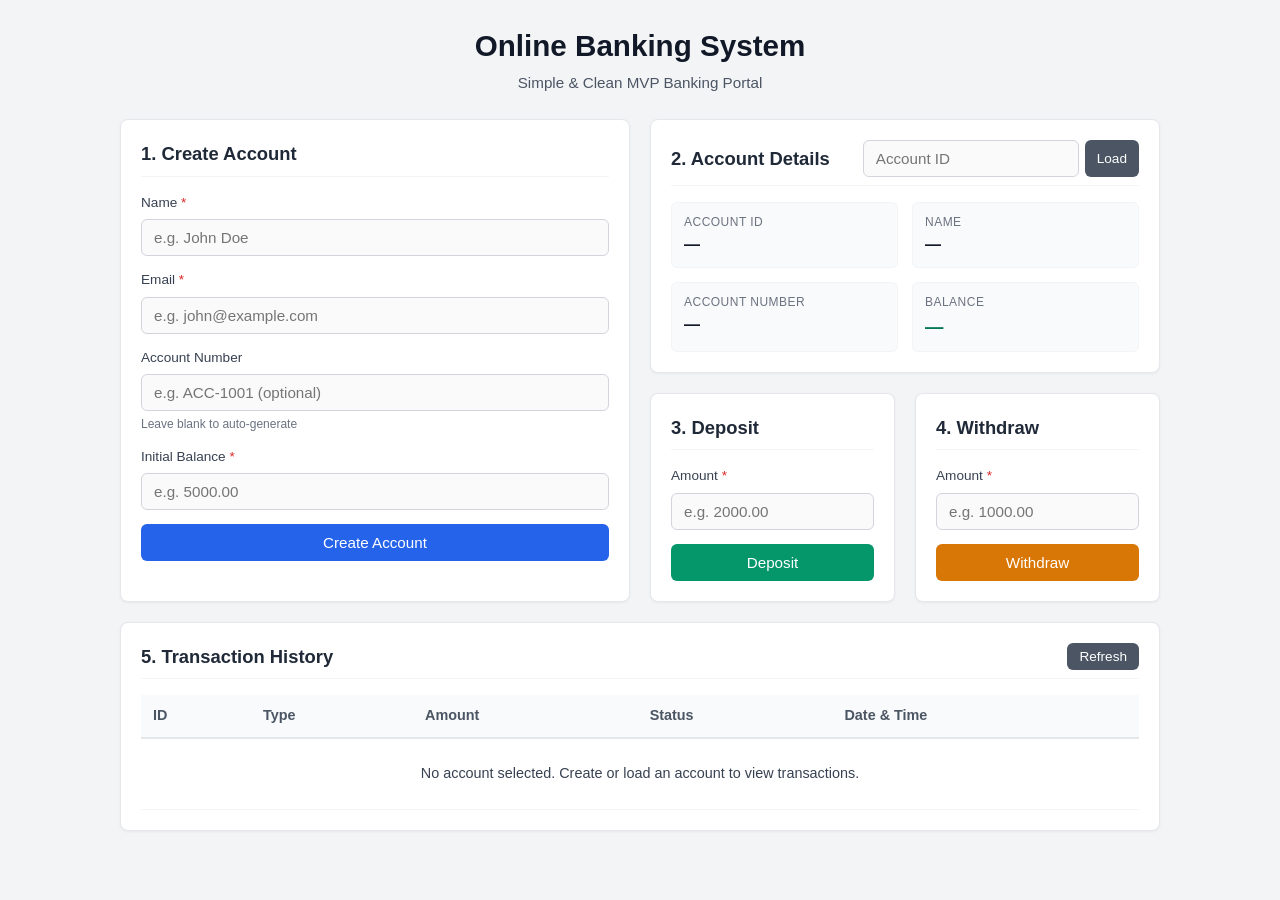
==== target/classes/static/index.html @ fae36996 "feat: Add Online Banking System MVP with account creation, deposit, withdrawal, and transaction hist" ====
<!DOCTYPE html>
<html lang="en">
<head>
    <meta charset="UTF-8">
    <meta name="viewport" content="width=device-width, initial-scale=1.0">
    <title>Online Banking System MVP</title>
    <link rel="stylesheet" href="style.css">
</head>
<body>
    <div class="container">
        <header class="app-header">
            <h1>Online Banking System</h1>
            <p class="subtitle">Simple & Clean MVP Banking Portal</p>
        </header>

        <!-- Notification Banner -->
        <div id="statusBanner" class="status-banner" style="display: none;">
            <span id="statusText"></span>
            <button type="button" class="close-btn" onclick="hideStatus()">&times;</button>
        </div>

        <div class="main-grid">
            <!-- 1. Create Account -->
            <section class="card">
                <h2>1. Create Account</h2>
                <form id="createAccountForm">
                    <div class="form-group">
                        <label for="createName">Name <span class="required">*</span></label>
                        <input type="text" id="createName" placeholder="e.g. John Doe" required>
                    </div>

                    <div class="form-group">
                        <label for="createEmail">Email <span class="required">*</span></label>
                        <input type="email" id="createEmail" placeholder="e.g. john@example.com" required>
                    </div>

                    <div class="form-group">
                        <label for="createAccountNumber">Account Number</label>
                        <input type="text" id="createAccountNumber" placeholder="e.g. ACC-1001 (optional)">
                        <small class="helper-text">Leave blank to auto-generate</small>
                    </div>

                    <div class="form-group">
                        <label for="createInitialBalance">Initial Balance <span class="required">*</span></label>
                        <input type="number" id="createInitialBalance" step="0.01" min="0" placeholder="e.g. 5000.00" required>
                    </div>

                    <button type="submit" id="createBtn" class="btn btn-primary">Create Account</button>
                </form>
            </section>

            <!-- Right Column: Account Details, Deposit, Withdraw -->
            <div class="details-and-actions">
                <!-- 2. Account Details -->
                <section class="card">
                    <div class="card-header-row">
                        <h2>2. Account Details</h2>
                        <form id="fetchAccountForm" class="lookup-inline-form">
                            <input type="number" id="lookupAccountId" placeholder="Account ID" min="1" required>
                            <button type="submit" class="btn btn-secondary btn-sm">Load</button>
                        </form>
                    </div>

                    <div class="details-grid">
                        <div class="detail-item">
                            <span class="detail-label">Account ID</span>
                            <span class="detail-value" id="detailAccountId">—</span>
                        </div>
                        <div class="detail-item">
                            <span class="detail-label">Name</span>
                            <span class="detail-value" id="detailName">—</span>
                        </div>
                        <div class="detail-item">
                            <span class="detail-label">Account Number</span>
                            <span class="detail-value" id="detailAccountNumber">—</span>
                        </div>
                        <div class="detail-item">
                            <span class="detail-label">Balance</span>
                            <span class="detail-value balance-value" id="detailBalance">—</span>
                        </div>
                    </div>
                </section>

                <div class="operations-grid">
                    <!-- 3. Deposit -->
                    <section class="card">
                        <h2>3. Deposit</h2>
                        <form id="depositForm">
                            <div class="form-group">
                                <label for="depositAmount">Amount <span class="required">*</span></label>
                                <input type="number" id="depositAmount" step="0.01" min="0.01" placeholder="e.g. 2000.00" required>
                            </div>
                            <button type="submit" id="depositBtn" class="btn btn-success">Deposit</button>
                        </form>
                    </section>

                    <!-- 4. Withdraw -->
                    <section class="card">
                        <h2>4. Withdraw</h2>
                        <form id="withdrawForm">
                            <div class="form-group">
                                <label for="withdrawAmount">Amount <span class="required">*</span></label>
                                <input type="number" id="withdrawAmount" step="0.01" min="0.01" placeholder="e.g. 1000.00" required>
                            </div>
                            <button type="submit" id="withdrawBtn" class="btn btn-warning">Withdraw</button>
                        </form>
                    </section>
                </div>
            </div>
        </div>

        <!-- 5. Transaction History -->
        <section class="card full-width">
            <div class="card-header-row">
                <h2>5. Transaction History</h2>
                <button type="button" id="refreshTxBtn" class="btn btn-secondary btn-sm" onclick="reloadCurrentTransactions()">Refresh</button>
            </div>

            <div class="table-container">
                <table class="transaction-table" id="transactionTable">
                    <thead>
                        <tr>
                            <th>ID</th>
                            <th>Type</th>
                            <th>Amount</th>
                            <th>Status</th>
                            <th>Date & Time</th>
                        </tr>
                    </thead>
                    <tbody id="transactionTableBody">
                        <tr>
                            <td colspan="5" class="empty-state">No account selected. Create or load an account to view transactions.</td>
                        </tr>
                    </tbody>
                </table>
            </div>
        </section>
    </div>

    <script src="app.js"></script>
</body>
</html>
---- target/classes/static/style.css ----
/* Reset & Base Styles */
* {
    margin: 0;
    padding: 0;
    box-sizing: border-box;
}

body {
    font-family: -apple-system, BlinkMacSystemFont, "Segoe UI", Roboto, "Helvetica Neue", Arial, sans-serif;
    background-color: #f3f4f6;
    color: #1f2937;
    line-height: 1.5;
    padding: 24px 16px;
}

.container {
    max-width: 1040px;
    margin: 0 auto;
}

/* Header */
.app-header {
    text-align: center;
    margin-bottom: 24px;
}

.app-header h1 {
    font-size: 1.85rem;
    font-weight: 700;
    color: #111827;
}

.subtitle {
    font-size: 0.95rem;
    color: #4b5563;
    margin-top: 4px;
}

/* Status Banner */
.status-banner {
    display: flex;
    justify-content: space-between;
    align-items: center;
    padding: 12px 16px;
    border-radius: 6px;
    margin-bottom: 20px;
    font-size: 0.95rem;
    animation: fadeIn 0.2s ease-in-out;
}

.status-banner.success {
    background-color: #d1fae5;
    color: #065f46;
    border: 1px solid #a7f3d0;
}

.status-banner.error {
    background-color: #fee2e2;
    color: #991b1b;
    border: 1px solid #fecaca;
}

.status-banner .close-btn {
    background: none;
    border: none;
    font-size: 1.3rem;
    cursor: pointer;
    color: inherit;
    line-height: 1;
}

/* Layout Grid */
.main-grid {
    display: grid;
    grid-template-columns: 1fr 1fr;
    gap: 20px;
    margin-bottom: 20px;
}

@media (max-width: 768px) {
    .main-grid {
        grid-template-columns: 1fr;
    }
}

.details-and-actions {
    display: flex;
    flex-direction: column;
    gap: 20px;
}

.operations-grid {
    display: grid;
    grid-template-columns: 1fr 1fr;
    gap: 20px;
}

@media (max-width: 480px) {
    .operations-grid {
        grid-template-columns: 1fr;
    }
}

/* Card Component */
.card {
    background: #ffffff;
    border-radius: 8px;
    border: 1px solid #e5e7eb;
    box-shadow: 0 1px 3px rgba(0, 0, 0, 0.05);
    padding: 20px;
}

.card.full-width {
    margin-bottom: 20px;
}

.card h2 {
    font-size: 1.15rem;
    font-weight: 600;
    color: #1f2937;
    margin-bottom: 16px;
    border-bottom: 1px solid #f3f4f6;
    padding-bottom: 8px;
}

.card-header-row {
    display: flex;
    justify-content: space-between;
    align-items: center;
    border-bottom: 1px solid #f3f4f6;
    padding-bottom: 8px;
    margin-bottom: 16px;
}

.card-header-row h2 {
    margin-bottom: 0;
    border-bottom: none;
    padding-bottom: 0;
}

.lookup-inline-form {
    display: flex;
    gap: 6px;
}

.lookup-inline-form input {
    width: 100px;
    padding: 6px 10px;
    font-size: 0.85rem;
    border: 1px solid #d1d5db;
    border-radius: 4px;
}

/* Form Groups & Inputs */
.form-group {
    margin-bottom: 14px;
}

label {
    display: block;
    font-size: 0.85rem;
    font-weight: 500;
    color: #374151;
    margin-bottom: 6px;
}

.required {
    color: #dc2626;
}

input[type="text"],
input[type="email"],
input[type="number"] {
    width: 100%;
    padding: 9px 12px;
    font-size: 0.95rem;
    border: 1px solid #d1d5db;
    border-radius: 6px;
    background-color: #fafafa;
    transition: border-color 0.15s ease, background-color 0.15s ease;
}

input[type="text"]:focus,
input[type="email"]:focus,
input[type="number"]:focus {
    outline: none;
    border-color: #2563eb;
    background-color: #ffffff;
    box-shadow: 0 0 0 3px rgba(37, 99, 235, 0.1);
}

.helper-text {
    display: block;
    font-size: 0.75rem;
    color: #6b7280;
    margin-top: 4px;
}

/* Buttons */
.btn {
    display: inline-block;
    width: 100%;
    padding: 10px 16px;
    font-size: 0.95rem;
    font-weight: 500;
    text-align: center;
    border: none;
    border-radius: 6px;
    cursor: pointer;
    transition: background-color 0.15s ease, opacity 0.15s ease;
}

.btn:hover {
    opacity: 0.92;
}

.btn:active {
    transform: translateY(1px);
}

.btn:disabled {
    background-color: #9ca3af;
    cursor: not-allowed;
    opacity: 0.6;
}

.btn-primary {
    background-color: #2563eb;
    color: #ffffff;
}

.btn-primary:hover {
    background-color: #1d4ed8;
}

.btn-success {
    background-color: #059669;
    color: #ffffff;
}

.btn-success:hover {
    background-color: #047857;
}

.btn-warning {
    background-color: #d97706;
    color: #ffffff;
}

.btn-warning:hover {
    background-color: #b45309;
}

.btn-secondary {
    background-color: #4b5563;
    color: #ffffff;
}

.btn-secondary:hover {
    background-color: #374151;
}

.btn-sm {
    width: auto;
    padding: 6px 12px;
    font-size: 0.85rem;
}

/* Account Details Grid */
.details-grid {
    display: grid;
    grid-template-columns: 1fr 1fr;
    gap: 14px;
}

.detail-item {
    background-color: #f9fafb;
    padding: 10px 12px;
    border-radius: 6px;
    border: 1px solid #f3f4f6;
}

.detail-label {
    display: block;
    font-size: 0.75rem;
    text-transform: uppercase;
    letter-spacing: 0.04em;
    color: #6b7280;
    margin-bottom: 2px;
}

.detail-value {
    font-size: 1rem;
    font-weight: 600;
    color: #111827;
    word-break: break-all;
}

.balance-value {
    color: #047857;
    font-size: 1.15rem;
}

/* Transaction Table */
.table-container {
    overflow-x: auto;
}

.transaction-table {
    width: 100%;
    border-collapse: collapse;
    font-size: 0.9rem;
    text-align: left;
}

.transaction-table th {
    background-color: #f9fafb;
    color: #4b5563;
    font-weight: 600;
    padding: 10px 12px;
    border-bottom: 2px solid #e5e7eb;
}

.transaction-table td {
    padding: 10px 12px;
    border-bottom: 1px solid #f3f4f6;
    color: #374151;
}

.transaction-table tbody tr:hover {
    background-color: #f9fafb;
}

.empty-state {
    text-align: center;
    color: #6b7280;
    padding: 24px !important;
}

/* Badges */
.badge {
    display: inline-block;
    padding: 2px 8px;
    border-radius: 4px;
    font-size: 0.75rem;
    font-weight: 600;
    letter-spacing: 0.02em;
}

.badge.DEPOSIT {
    background-color: #d1fae5;
    color: #065f46;
}

.badge.WITHDRAW {
    background-color: #fee2e2;
    color: #991b1b;
}

.badge.SUCCESS {
    background-color: #e0e7ff;
    color: #3730a3;
}

@keyframes fadeIn {
    from { opacity: 0; transform: translateY(-4px); }
    to { opacity: 1; transform: translateY(0); }
}
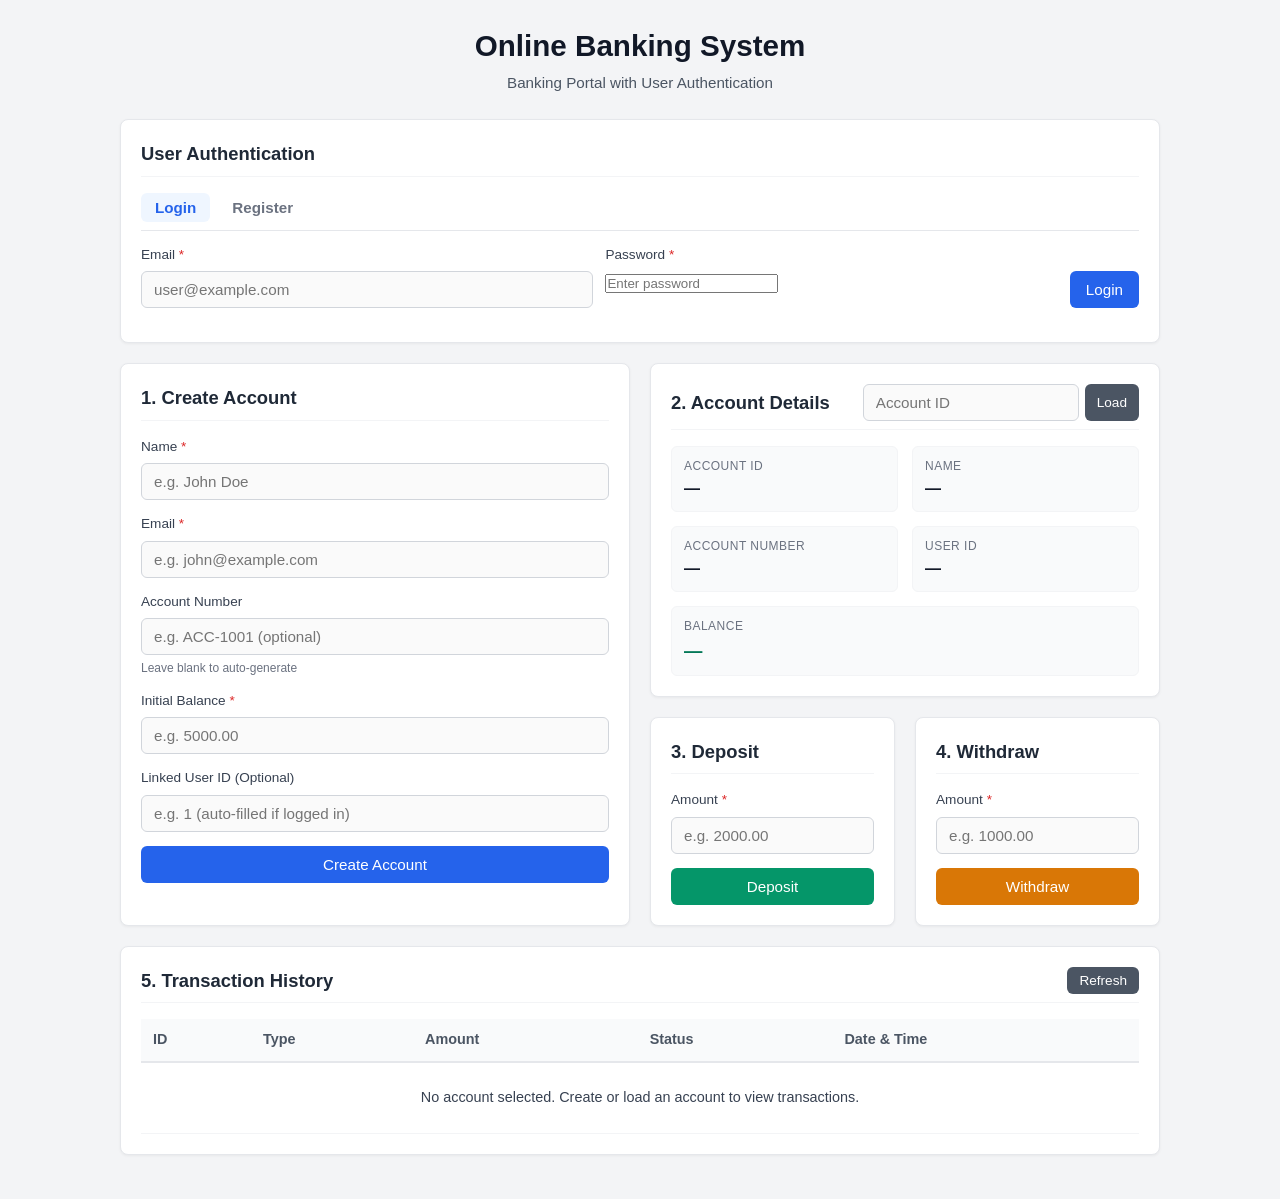
==== commit fa5ec02c: "feat: Implement User Registration, Login, and User-to-Account relationship" ====
--- a/target/classes/static/index.html
+++ b/target/classes/static/index.html
@@ -3,14 +3,14 @@
 <head>
     <meta charset="UTF-8">
     <meta name="viewport" content="width=device-width, initial-scale=1.0">
-    <title>Online Banking System MVP</title>
+    <title>Online Banking System</title>
     <link rel="stylesheet" href="style.css">
 </head>
 <body>
     <div class="container">
         <header class="app-header">
             <h1>Online Banking System</h1>
-            <p class="subtitle">Simple & Clean MVP Banking Portal</p>
+            <p class="subtitle">Banking Portal with User Authentication</p>
         </header>
 
         <!-- Notification Banner -->
@@ -19,6 +19,68 @@
             <button type="button" class="close-btn" onclick="hideStatus()">&times;</button>
         </div>
 
+        <!-- 0. User Authentication (Register & Login) -->
+        <section class="card auth-card">
+            <div class="card-header-row">
+                <h2>User Authentication</h2>
+                <div id="loggedInUserBar" style="display: none;">
+                    <span id="loggedInUserInfo" class="user-badge"></span>
+                    <button type="button" class="btn btn-secondary btn-sm" onclick="logoutUser()">Logout</button>
+                </div>
+            </div>
+
+            <div id="authFormsContainer">
+                <div class="auth-tabs">
+                    <button type="button" class="tab-btn active" id="loginTabBtn" onclick="switchAuthTab('login')">Login</button>
+                    <button type="button" class="tab-btn" id="registerTabBtn" onclick="switchAuthTab('register')">Register</button>
+                </div>
+
+                <!-- Login Form -->
+                <form id="loginForm" class="auth-form">
+                    <div class="form-row">
+                        <div class="form-group flex-1">
+                            <label for="loginEmail">Email <span class="required">*</span></label>
+                            <input type="email" id="loginEmail" placeholder="user@example.com" required>
+                        </div>
+                        <div class="form-group flex-1">
+                            <label for="loginPassword">Password <span class="required">*</span></label>
+                            <input type="password" id="loginPassword" placeholder="Enter password" required>
+                        </div>
+                        <div class="form-group form-btn-align">
+                            <button type="submit" class="btn btn-primary">Login</button>
+                        </div>
+                    </div>
+                </form>
+
+                <!-- Register Form -->
+                <form id="registerForm" class="auth-form" style="display: none;">
+                    <div class="form-row">
+                        <div class="form-group flex-1">
+                            <label for="regName">Name <span class="required">*</span></label>
+                            <input type="text" id="regName" placeholder="Full Name" required>
+                        </div>
+                        <div class="form-group flex-1">
+                            <label for="regEmail">Email <span class="required">*</span></label>
+                            <input type="email" id="regEmail" placeholder="user@example.com" required>
+                        </div>
+                    </div>
+                    <div class="form-row">
+                        <div class="form-group flex-1">
+                            <label for="regPassword">Password <span class="required">*</span></label>
+                            <input type="password" id="regPassword" minlength="6" placeholder="Min 6 characters" required>
+                        </div>
+                        <div class="form-group flex-1">
+                            <label for="regPhone">Phone</label>
+                            <input type="text" id="regPhone" placeholder="e.g. 9876543210">
+                        </div>
+                        <div class="form-group form-btn-align">
+                            <button type="submit" class="btn btn-success">Register</button>
+                        </div>
+                    </div>
+                </form>
+            </div>
+        </section>
+
         <div class="main-grid">
             <!-- 1. Create Account -->
             <section class="card">
@@ -43,6 +105,11 @@
                     <div class="form-group">
                         <label for="createInitialBalance">Initial Balance <span class="required">*</span></label>
                         <input type="number" id="createInitialBalance" step="0.01" min="0" placeholder="e.g. 5000.00" required>
+                    </div>
+
+                    <div class="form-group">
+                        <label for="createUserId">Linked User ID (Optional)</label>
+                        <input type="number" id="createUserId" placeholder="e.g. 1 (auto-filled if logged in)">
                     </div>
 
                     <button type="submit" id="createBtn" class="btn btn-primary">Create Account</button>
@@ -75,6 +142,10 @@
                             <span class="detail-value" id="detailAccountNumber">—</span>
                         </div>
                         <div class="detail-item">
+                            <span class="detail-label">User ID</span>
+                            <span class="detail-value" id="detailUserId">—</span>
+                        </div>
+                        <div class="detail-item full-span">
                             <span class="detail-label">Balance</span>
                             <span class="detail-value balance-value" id="detailBalance">—</span>
                         </div>
--- a/target/classes/static/style.css
+++ b/target/classes/static/style.css
@@ -366,3 +366,68 @@
     from { opacity: 0; transform: translateY(-4px); }
     to { opacity: 1; transform: translateY(0); }
 }
+
+/* Auth Section Styles */
+.auth-card {
+    margin-bottom: 20px;
+}
+
+.auth-tabs {
+    display: flex;
+    gap: 8px;
+    margin-bottom: 14px;
+    border-bottom: 1px solid #e5e7eb;
+    padding-bottom: 8px;
+}
+
+.tab-btn {
+    background: none;
+    border: none;
+    font-size: 0.95rem;
+    font-weight: 600;
+    color: #6b7280;
+    padding: 6px 14px;
+    border-radius: 6px;
+    cursor: pointer;
+    transition: all 0.15s ease;
+}
+
+.tab-btn.active {
+    background-color: #eff6ff;
+    color: #2563eb;
+}
+
+.form-row {
+    display: flex;
+    gap: 12px;
+    align-items: flex-start;
+}
+
+@media (max-width: 640px) {
+    .form-row {
+        flex-direction: column;
+    }
+}
+
+.flex-1 {
+    flex: 1;
+}
+
+.form-btn-align {
+    align-self: flex-end;
+    margin-bottom: 14px;
+}
+
+.user-badge {
+    background-color: #e0e7ff;
+    color: #3730a3;
+    padding: 4px 10px;
+    border-radius: 20px;
+    font-size: 0.85rem;
+    font-weight: 600;
+    margin-right: 8px;
+}
+
+.detail-item.full-span {
+    grid-column: 1 / -1;
+}
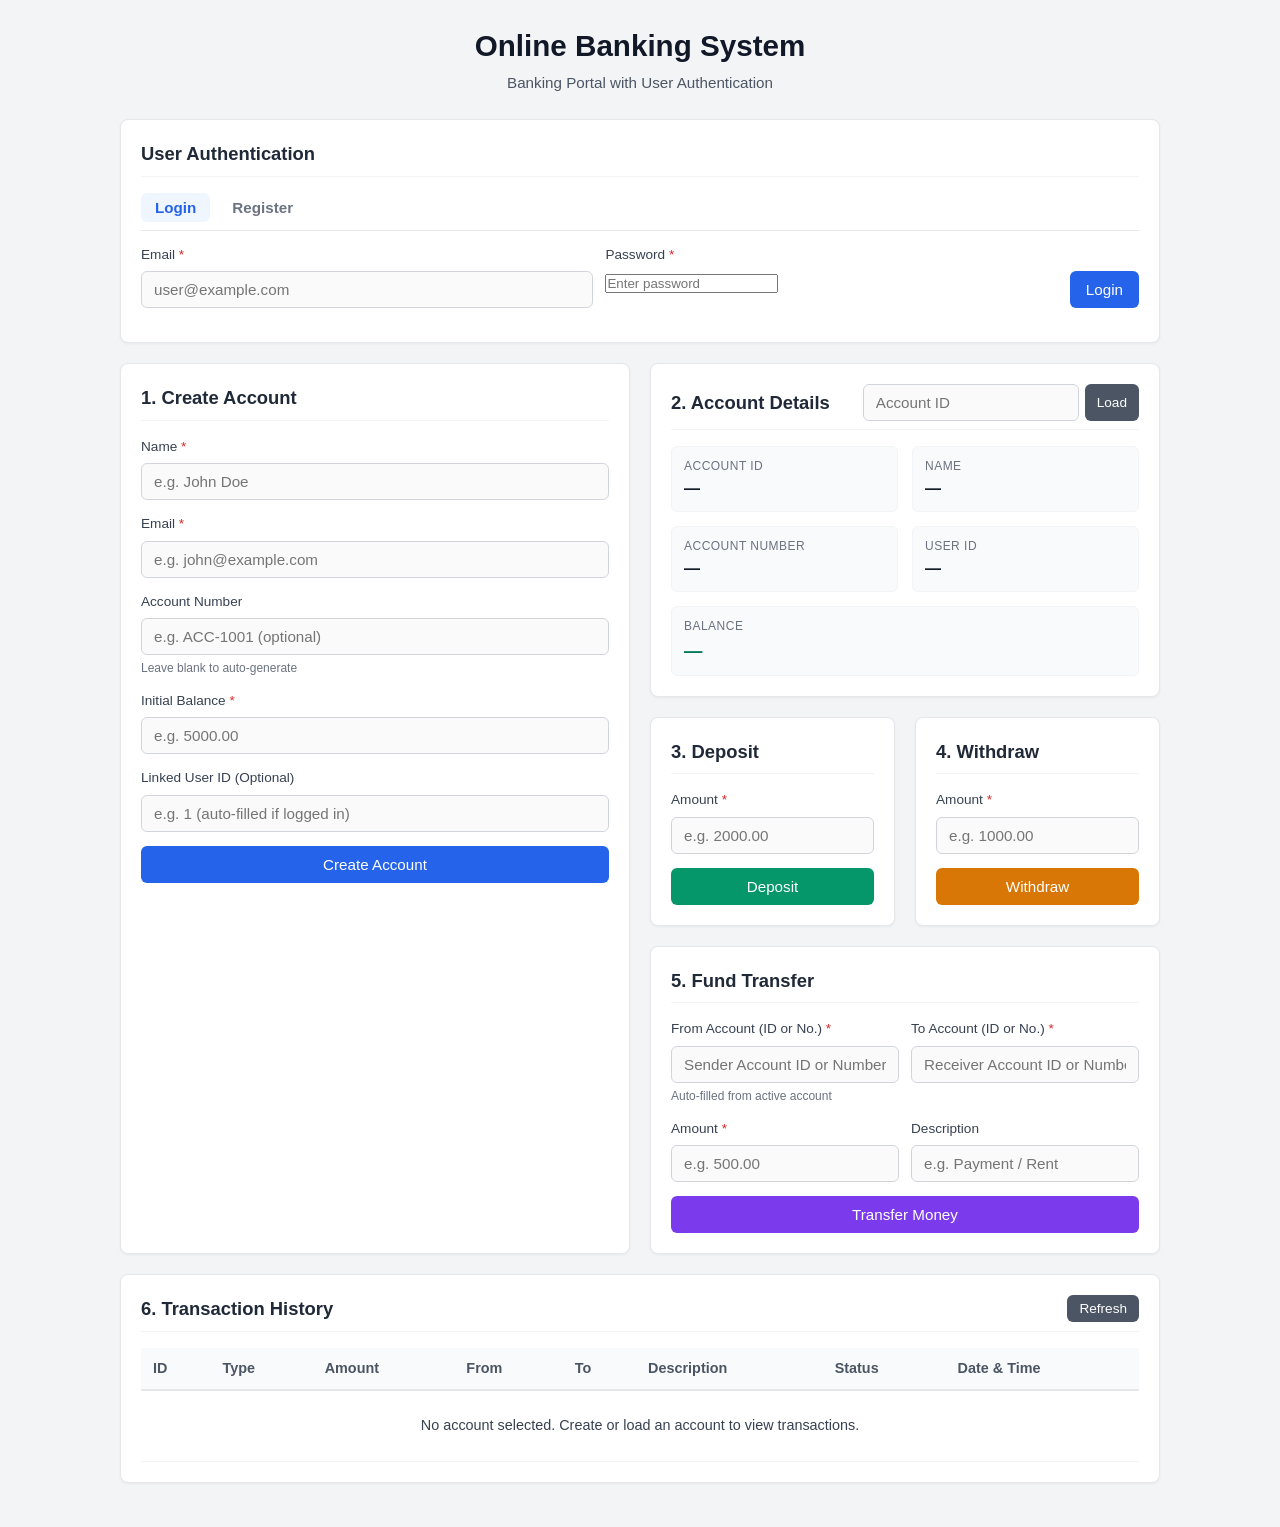
==== commit 119a7635: "Update test reports and add DTO classes for transfer functionality - Updated UserServiceTest.xml and" ====
--- a/target/classes/static/index.html
+++ b/target/classes/static/index.html
@@ -177,13 +177,42 @@
                         </form>
                     </section>
                 </div>
+
+                <!-- 5. Fund Transfer -->
+                <section class="card">
+                    <h2>5. Fund Transfer</h2>
+                    <form id="transferForm">
+                        <div class="form-row">
+                            <div class="form-group flex-1">
+                                <label for="transferFrom">From Account (ID or No.) <span class="required">*</span></label>
+                                <input type="text" id="transferFrom" placeholder="Sender Account ID or Number" required>
+                                <small class="helper-text">Auto-filled from active account</small>
+                            </div>
+                            <div class="form-group flex-1">
+                                <label for="transferTo">To Account (ID or No.) <span class="required">*</span></label>
+                                <input type="text" id="transferTo" placeholder="Receiver Account ID or Number" required>
+                            </div>
+                        </div>
+                        <div class="form-row">
+                            <div class="form-group flex-1">
+                                <label for="transferAmount">Amount <span class="required">*</span></label>
+                                <input type="number" id="transferAmount" step="0.01" min="0.01" placeholder="e.g. 500.00" required>
+                            </div>
+                            <div class="form-group flex-1">
+                                <label for="transferDescription">Description</label>
+                                <input type="text" id="transferDescription" placeholder="e.g. Payment / Rent">
+                            </div>
+                        </div>
+                        <button type="submit" id="transferBtn" class="btn btn-transfer">Transfer Money</button>
+                    </form>
+                </section>
             </div>
         </div>
 
-        <!-- 5. Transaction History -->
+        <!-- 6. Transaction History -->
         <section class="card full-width">
             <div class="card-header-row">
-                <h2>5. Transaction History</h2>
+                <h2>6. Transaction History</h2>
                 <button type="button" id="refreshTxBtn" class="btn btn-secondary btn-sm" onclick="reloadCurrentTransactions()">Refresh</button>
             </div>
 
@@ -194,13 +223,16 @@
                             <th>ID</th>
                             <th>Type</th>
                             <th>Amount</th>
+                            <th>From</th>
+                            <th>To</th>
+                            <th>Description</th>
                             <th>Status</th>
                             <th>Date & Time</th>
                         </tr>
                     </thead>
                     <tbody id="transactionTableBody">
                         <tr>
-                            <td colspan="5" class="empty-state">No account selected. Create or load an account to view transactions.</td>
+                            <td colspan="8" class="empty-state">No account selected. Create or load an account to view transactions.</td>
                         </tr>
                     </tbody>
                 </table>
--- a/target/classes/static/style.css
+++ b/target/classes/static/style.css
@@ -357,9 +357,28 @@
     color: #991b1b;
 }
 
+.badge.TRANSFER_OUT {
+    background-color: #fef3c7;
+    color: #92400e;
+}
+
+.badge.TRANSFER_IN {
+    background-color: #dbeafe;
+    color: #1e40af;
+}
+
 .badge.SUCCESS {
     background-color: #e0e7ff;
     color: #3730a3;
+}
+
+.btn-transfer {
+    background-color: #7c3aed;
+    color: #ffffff;
+}
+
+.btn-transfer:hover {
+    background-color: #6d28d9;
 }
 
 @keyframes fadeIn {
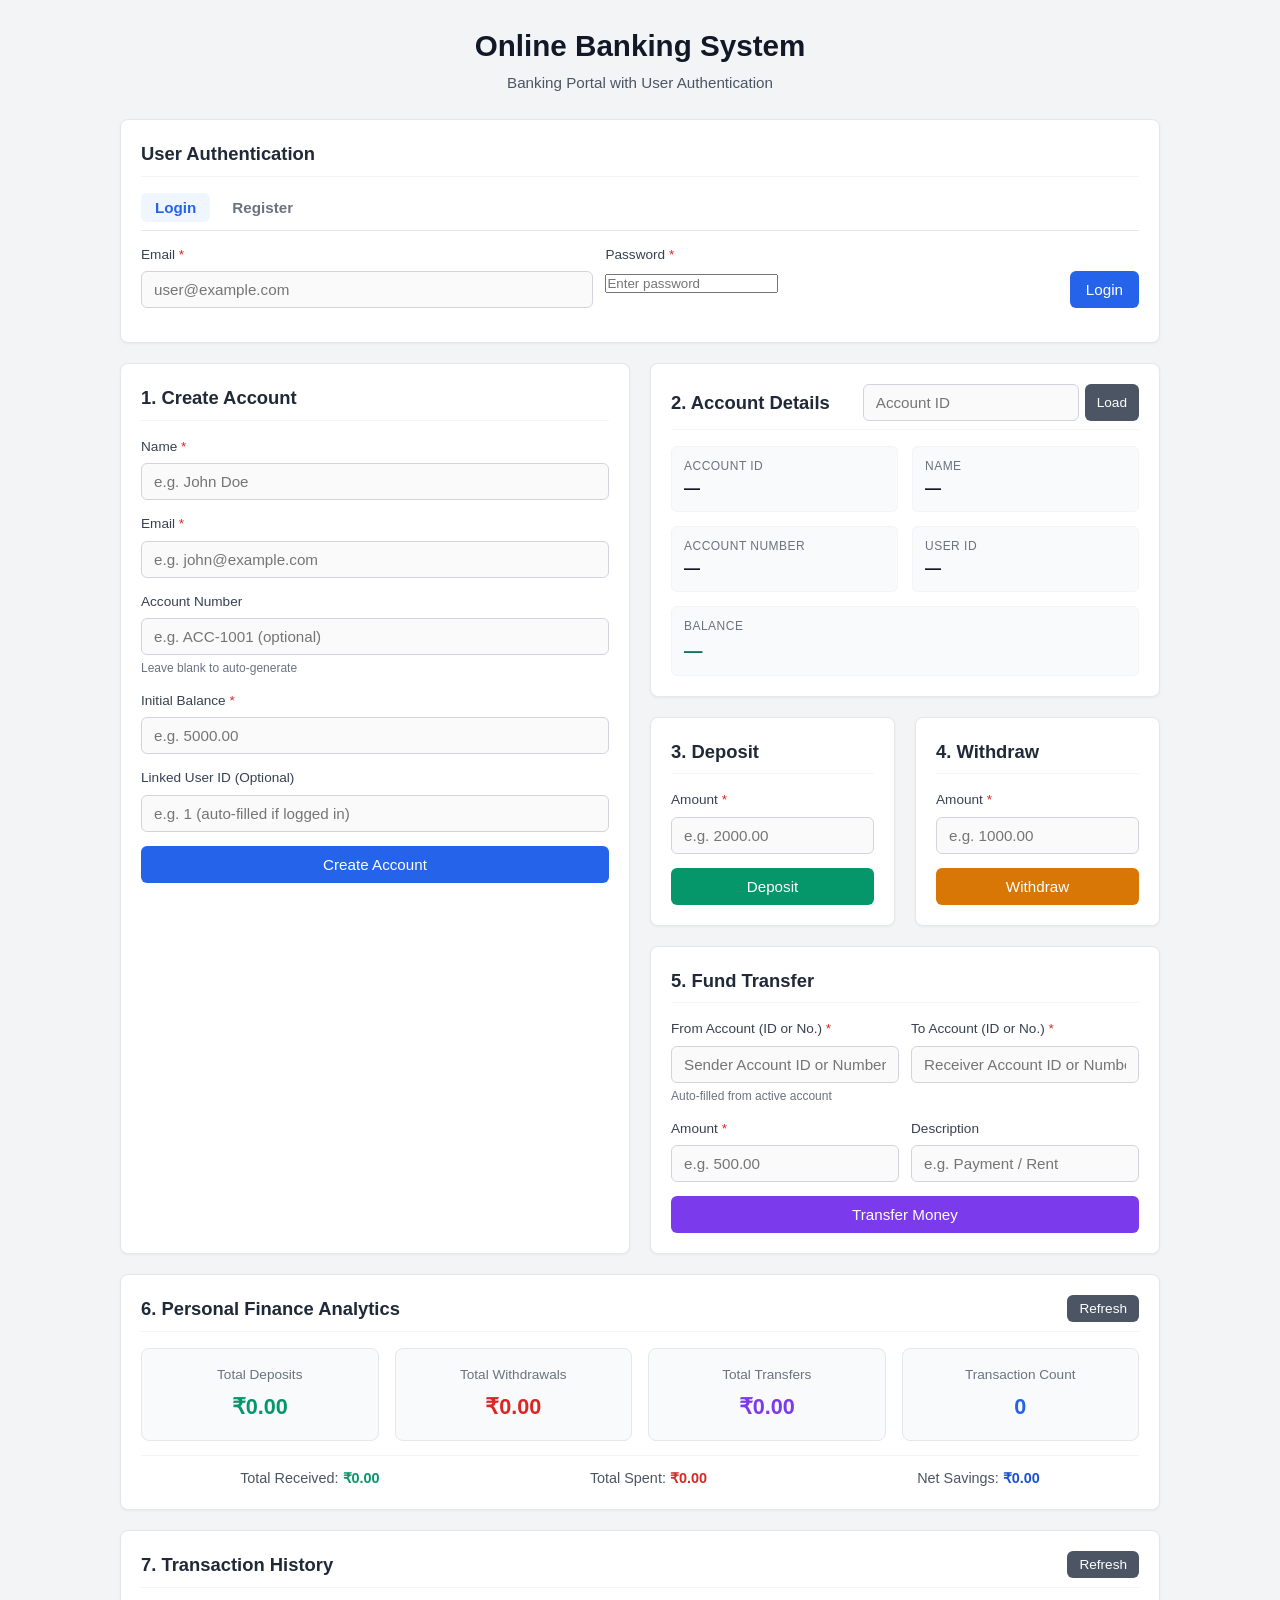
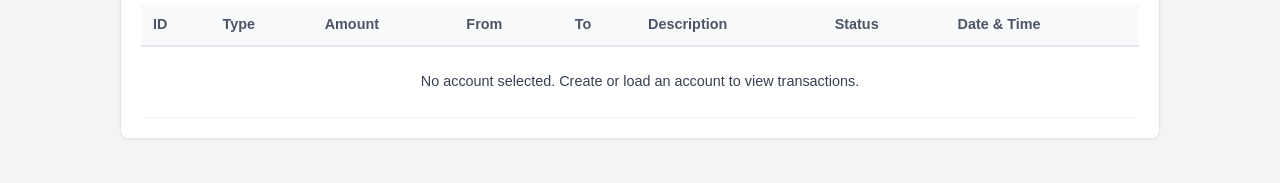
==== commit b04c295f: "Update test reports and class files for UserService, AccountService, and new AnalyticsService tests " ====
--- a/target/classes/static/index.html
+++ b/target/classes/static/index.html
@@ -209,10 +209,41 @@
             </div>
         </div>
 
-        <!-- 6. Transaction History -->
+        <!-- 6. Personal Finance Analytics -->
         <section class="card full-width">
             <div class="card-header-row">
-                <h2>6. Transaction History</h2>
+                <h2>6. Personal Finance Analytics</h2>
+                <button type="button" id="refreshAnalyticsBtn" class="btn btn-secondary btn-sm" onclick="reloadCurrentAnalytics()">Refresh</button>
+            </div>
+            <div class="analytics-grid">
+                <div class="analytics-card">
+                    <span class="analytics-label">Total Deposits</span>
+                    <span class="analytics-value text-success" id="analyticsDeposits">₹0.00</span>
+                </div>
+                <div class="analytics-card">
+                    <span class="analytics-label">Total Withdrawals</span>
+                    <span class="analytics-value text-danger" id="analyticsWithdrawals">₹0.00</span>
+                </div>
+                <div class="analytics-card">
+                    <span class="analytics-label">Total Transfers</span>
+                    <span class="analytics-value text-purple" id="analyticsTransfers">₹0.00</span>
+                </div>
+                <div class="analytics-card">
+                    <span class="analytics-label">Transaction Count</span>
+                    <span class="analytics-value text-info" id="analyticsCount">0</span>
+                </div>
+            </div>
+            <div id="analyticsSubrow" class="analytics-subrow" style="margin-top: 14px;">
+                <span>Total Received: <strong id="analyticsReceived" class="text-success">₹0.00</strong></span>
+                <span>Total Spent: <strong id="analyticsSpent" class="text-danger">₹0.00</strong></span>
+                <span>Net Savings: <strong id="analyticsNet" class="text-primary">₹0.00</strong></span>
+            </div>
+        </section>
+
+        <!-- 7. Transaction History -->
+        <section class="card full-width">
+            <div class="card-header-row">
+                <h2>7. Transaction History</h2>
                 <button type="button" id="refreshTxBtn" class="btn btn-secondary btn-sm" onclick="reloadCurrentTransactions()">Refresh</button>
             </div>
 
--- a/target/classes/static/style.css
+++ b/target/classes/static/style.css
@@ -450,3 +450,61 @@
 .detail-item.full-span {
     grid-column: 1 / -1;
 }
+
+/* Analytics Styles */
+.analytics-grid {
+    display: grid;
+    grid-template-columns: repeat(4, 1fr);
+    gap: 16px;
+}
+
+@media (max-width: 768px) {
+    .analytics-grid {
+        grid-template-columns: repeat(2, 1fr);
+    }
+}
+
+@media (max-width: 480px) {
+    .analytics-grid {
+        grid-template-columns: 1fr;
+    }
+}
+
+.analytics-card {
+    background-color: #f9fafb;
+    border: 1px solid #e5e7eb;
+    border-radius: 8px;
+    padding: 16px;
+    text-align: center;
+}
+
+.analytics-label {
+    display: block;
+    font-size: 0.85rem;
+    font-weight: 500;
+    color: #6b7280;
+    margin-bottom: 6px;
+}
+
+.analytics-value {
+    display: block;
+    font-size: 1.35rem;
+    font-weight: 700;
+}
+
+.analytics-subrow {
+    display: flex;
+    justify-content: space-around;
+    padding-top: 12px;
+    border-top: 1px solid #f3f4f6;
+    font-size: 0.9rem;
+    color: #4b5563;
+    flex-wrap: wrap;
+    gap: 12px;
+}
+
+.text-success { color: #059669; }
+.text-danger { color: #dc2626; }
+.text-purple { color: #7c3aed; }
+.text-info { color: #2563eb; }
+.text-primary { color: #1d4ed8; }
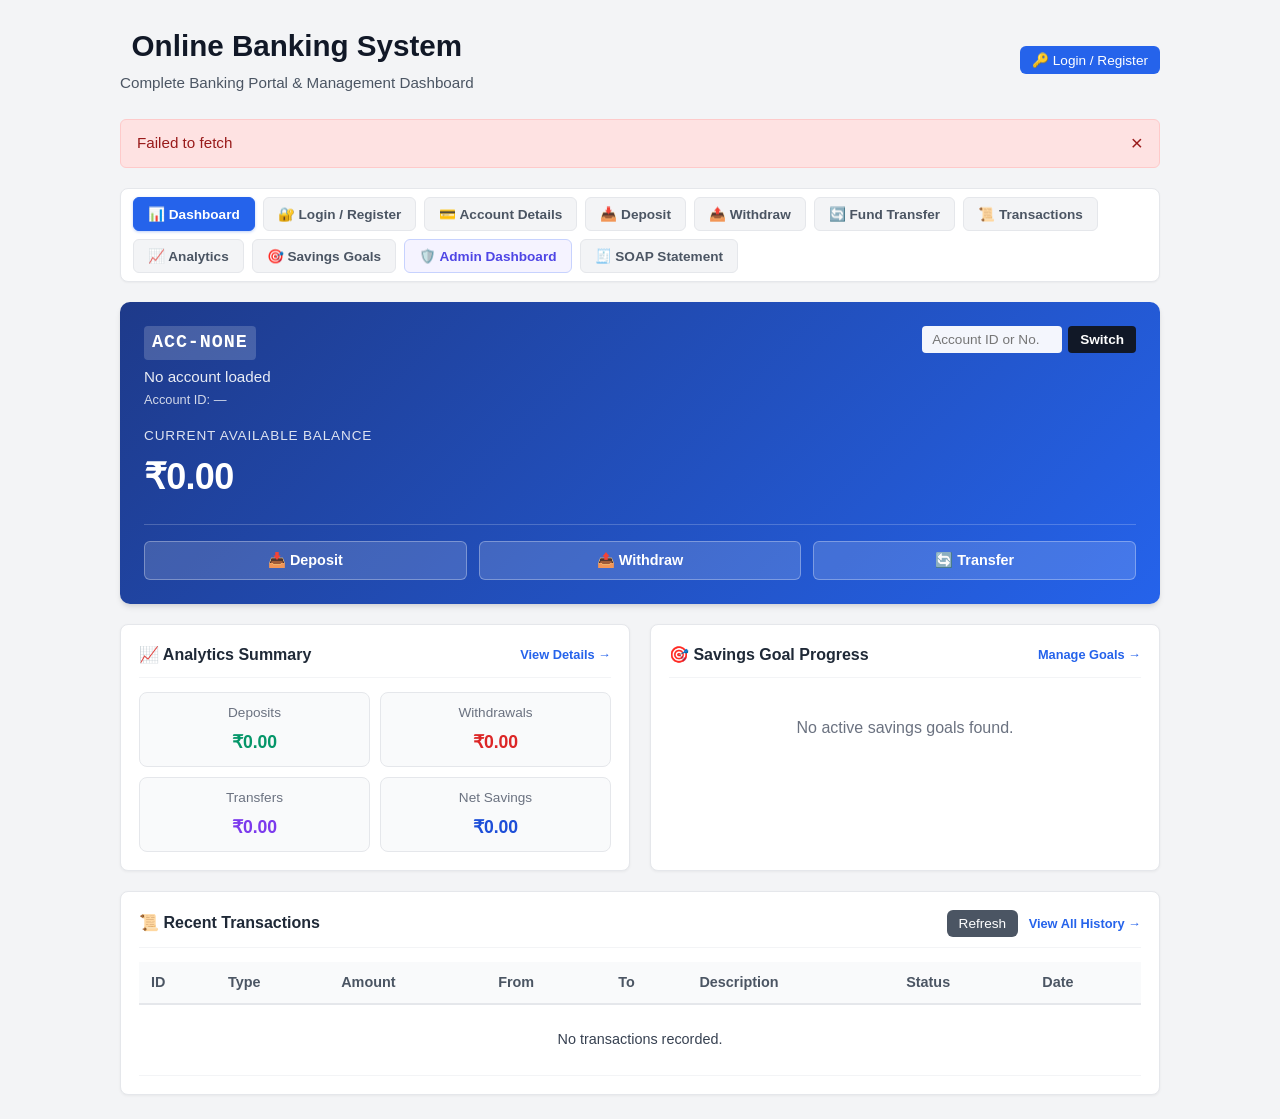
==== commit 31604405: "Add unit tests for AdminService, SavingsGoalService, and StatementEndpoint - Created AdminServiceTes" ====
--- a/target/classes/static/index.html
+++ b/target/classes/static/index.html
@@ -8,9 +8,23 @@
 </head>
 <body>
     <div class="container">
+        <!-- App Header -->
         <header class="app-header">
-            <h1>Online Banking System</h1>
-            <p class="subtitle">Banking Portal with User Authentication</p>
+            <div class="header-inner">
+                <div>
+                    <h1>Online Banking System</h1>
+                    <p class="subtitle">Complete Banking Portal & Management Dashboard</p>
+                </div>
+                <div class="header-actions">
+                    <div id="loggedInUserBar" style="display: none; align-items: center; gap: 8px;">
+                        <span id="loggedInUserInfo" class="user-badge"></span>
+                        <button type="button" class="btn btn-secondary btn-sm" onclick="logoutUser()">Logout</button>
+                    </div>
+                    <div id="loggedOutBar">
+                        <button type="button" class="btn btn-primary btn-sm" onclick="navigateToSection('secAuth')">🔑 Login / Register</button>
+                    </div>
+                </div>
+            </div>
         </header>
 
         <!-- Notification Banner -->
@@ -19,112 +33,286 @@
             <button type="button" class="close-btn" onclick="hideStatus()">&times;</button>
         </div>
 
-        <!-- 0. User Authentication (Register & Login) -->
-        <section class="card auth-card">
-            <div class="card-header-row">
-                <h2>User Authentication</h2>
-                <div id="loggedInUserBar" style="display: none;">
-                    <span id="loggedInUserInfo" class="user-badge"></span>
-                    <button type="button" class="btn btn-secondary btn-sm" onclick="logoutUser()">Logout</button>
-                </div>
-            </div>
-
-            <div id="authFormsContainer">
-                <div class="auth-tabs">
-                    <button type="button" class="tab-btn active" id="loginTabBtn" onclick="switchAuthTab('login')">Login</button>
-                    <button type="button" class="tab-btn" id="registerTabBtn" onclick="switchAuthTab('register')">Register</button>
-                </div>
-
-                <!-- Login Form -->
-                <form id="loginForm" class="auth-form">
-                    <div class="form-row">
-                        <div class="form-group flex-1">
-                            <label for="loginEmail">Email <span class="required">*</span></label>
-                            <input type="email" id="loginEmail" placeholder="user@example.com" required>
-                        </div>
-                        <div class="form-group flex-1">
+        <!-- Top Navigation Bar -->
+        <nav class="nav-bar-container">
+            <div class="nav-bar">
+                <button type="button" class="nav-btn active" data-section="secDashboard" onclick="navigateToSection('secDashboard')">📊 Dashboard</button>
+                <button type="button" class="nav-btn" data-section="secAuth" onclick="navigateToSection('secAuth')">🔐 Login / Register</button>
+                <button type="button" class="nav-btn" data-section="secAccount" onclick="navigateToSection('secAccount')">💳 Account Details</button>
+                <button type="button" class="nav-btn" data-section="secDeposit" onclick="navigateToSection('secDeposit')">📥 Deposit</button>
+                <button type="button" class="nav-btn" data-section="secWithdraw" onclick="navigateToSection('secWithdraw')">📤 Withdraw</button>
+                <button type="button" class="nav-btn" data-section="secTransfer" onclick="navigateToSection('secTransfer')">🔄 Fund Transfer</button>
+                <button type="button" class="nav-btn" data-section="secHistory" onclick="navigateToSection('secHistory')">📜 Transactions</button>
+                <button type="button" class="nav-btn" data-section="secAnalytics" onclick="navigateToSection('secAnalytics')">📈 Analytics</button>
+                <button type="button" class="nav-btn" data-section="secGoals" onclick="navigateToSection('secGoals')">🎯 Savings Goals</button>
+                <button type="button" class="nav-btn nav-admin" data-section="secAdmin" id="navAdminBtn" onclick="navigateToSection('secAdmin')">🛡️ Admin Dashboard</button>
+                <button type="button" class="nav-btn" data-section="secSoap" onclick="navigateToSection('secSoap')">🧾 SOAP Statement</button>
+            </div>
+        </nav>
+
+        <!-- ========================================================
+             SECTION 3: CUSTOMER DASHBOARD (Default Main View)
+             ======================================================== -->
+        <section id="secDashboard" class="section-view active-section">
+            <!-- Customer Hero Card -->
+            <div class="customer-hero-card">
+                <div class="hero-header">
+                    <div class="hero-account-info">
+                        <span class="hero-account-no" id="dashAccountNo">ACC-NONE</span>
+                        <span class="hero-holder-name" id="dashHolder">No account loaded</span>
+                        <small style="opacity: 0.8; font-size: 0.8rem;" id="dashAccountIdBadge">Account ID: —</small>
+                    </div>
+                    <form id="dashAccountSwitchForm" class="hero-account-switcher" onsubmit="handleDashAccountSwitch(event)">
+                        <input type="text" id="dashSwitchInput" placeholder="Account ID or No." required>
+                        <button type="submit" id="dashSwitchBtn">Switch</button>
+                    </form>
+                </div>
+
+                <div class="hero-balance-container">
+                    <div class="hero-balance-label">Current Available Balance</div>
+                    <div class="hero-balance-amount" id="dashBalance">₹0.00</div>
+                </div>
+
+                <!-- Quick Action Buttons -->
+                <div class="quick-actions-bar">
+                    <button type="button" class="quick-action-btn" id="btnQuickDepositToggle" onclick="toggleQuickAction('deposit')">📥 Deposit</button>
+                    <button type="button" class="quick-action-btn" id="btnQuickWithdrawToggle" onclick="toggleQuickAction('withdraw')">📤 Withdraw</button>
+                    <button type="button" class="quick-action-btn" id="btnQuickTransferToggle" onclick="toggleQuickAction('transfer')">🔄 Transfer</button>
+                </div>
+            </div>
+
+            <!-- Inline Quick Form Panels (Customer Dashboard Quick Actions) -->
+            <!-- Quick Deposit Panel -->
+            <div id="quickDepositPanel" class="inline-quick-form">
+                <div class="inline-quick-form-header">
+                    <h3>📥 Quick Deposit to <span id="quickDepositTargetAcc">—</span></h3>
+                    <button type="button" class="btn-action-sm btn-secondary" onclick="toggleQuickAction(null)">&times; Close</button>
+                </div>
+                <form id="quickDepositForm" onsubmit="handleQuickDeposit(event)">
+                    <div class="form-row" style="display: flex; gap: 12px; align-items: flex-end;">
+                        <div class="form-group flex-1" style="margin-bottom: 0;">
+                            <label for="quickDepositAmount">Deposit Amount (₹) <span class="required">*</span></label>
+                            <input type="number" id="quickDepositAmount" step="0.01" min="0.01" placeholder="e.g. 2000.00" required>
+                        </div>
+                        <button type="submit" id="quickDepositSubmitBtn" class="btn btn-success" style="width: 140px; margin-bottom: 0;">Deposit</button>
+                    </div>
+                </form>
+            </div>
+
+            <!-- Quick Withdraw Panel -->
+            <div id="quickWithdrawPanel" class="inline-quick-form">
+                <div class="inline-quick-form-header">
+                    <h3>📤 Quick Withdraw from <span id="quickWithdrawTargetAcc">—</span></h3>
+                    <button type="button" class="btn-action-sm btn-secondary" onclick="toggleQuickAction(null)">&times; Close</button>
+                </div>
+                <form id="quickWithdrawForm" onsubmit="handleQuickWithdraw(event)">
+                    <div class="form-row" style="display: flex; gap: 12px; align-items: flex-end;">
+                        <div class="form-group flex-1" style="margin-bottom: 0;">
+                            <label for="quickWithdrawAmount">Withdraw Amount (₹) <span class="required">*</span></label>
+                            <input type="number" id="quickWithdrawAmount" step="0.01" min="0.01" placeholder="e.g. 1000.00" required>
+                        </div>
+                        <button type="submit" id="quickWithdrawSubmitBtn" class="btn btn-warning" style="width: 140px; margin-bottom: 0;">Withdraw</button>
+                    </div>
+                </form>
+            </div>
+
+            <!-- Quick Transfer Panel -->
+            <div id="quickTransferPanel" class="inline-quick-form">
+                <div class="inline-quick-form-header">
+                    <h3>🔄 Quick Transfer from <span id="quickTransferSourceAcc">—</span></h3>
+                    <button type="button" class="btn-action-sm btn-secondary" onclick="toggleQuickAction(null)">&times; Close</button>
+                </div>
+                <form id="quickTransferForm" onsubmit="handleQuickTransfer(event)">
+                    <div class="form-row" style="display: flex; gap: 12px; margin-bottom: 10px;">
+                        <div class="form-group flex-1">
+                            <label for="quickTransferTo">Recipient Account (ID or No.) <span class="required">*</span></label>
+                            <input type="text" id="quickTransferTo" placeholder="Receiver Account ID or Number" required>
+                        </div>
+                        <div class="form-group flex-1">
+                            <label for="quickTransferAmount">Amount (₹) <span class="required">*</span></label>
+                            <input type="number" id="quickTransferAmount" step="0.01" min="0.01" placeholder="e.g. 500.00" required>
+                        </div>
+                    </div>
+                    <div class="form-row" style="display: flex; gap: 12px; align-items: flex-end;">
+                        <div class="form-group flex-1" style="margin-bottom: 0;">
+                            <label for="quickTransferDesc">Description (Optional)</label>
+                            <input type="text" id="quickTransferDesc" placeholder="e.g. Dinner share / Rent">
+                        </div>
+                        <button type="submit" id="quickTransferSubmitBtn" class="btn btn-primary" style="width: 160px; margin-bottom: 0;">Send Money</button>
+                    </div>
+                </form>
+            </div>
+
+            <!-- Dashboard Widgets Grid: Analytics Summary & Savings Goals -->
+            <div class="dashboard-widgets-grid">
+                <!-- Widget 1: Analytics Summary -->
+                <div class="widget-card">
+                    <div class="widget-header">
+                        <h3>📈 Analytics Summary</h3>
+                        <button type="button" class="widget-link-btn" onclick="navigateToSection('secAnalytics')">View Details →</button>
+                    </div>
+                    <div class="analytics-grid" style="grid-template-columns: 1fr 1fr; gap: 10px;">
+                        <div class="analytics-card" style="padding: 10px;">
+                            <span class="analytics-label">Deposits</span>
+                            <span class="analytics-value text-success" id="dashAnalyticsDeposits" style="font-size: 1.1rem;">₹0.00</span>
+                        </div>
+                        <div class="analytics-card" style="padding: 10px;">
+                            <span class="analytics-label">Withdrawals</span>
+                            <span class="analytics-value text-danger" id="dashAnalyticsWithdrawals" style="font-size: 1.1rem;">₹0.00</span>
+                        </div>
+                        <div class="analytics-card" style="padding: 10px;">
+                            <span class="analytics-label">Transfers</span>
+                            <span class="analytics-value text-purple" id="dashAnalyticsTransfers" style="font-size: 1.1rem;">₹0.00</span>
+                        </div>
+                        <div class="analytics-card" style="padding: 10px;">
+                            <span class="analytics-label">Net Savings</span>
+                            <span class="analytics-value text-primary" id="dashAnalyticsNet" style="font-size: 1.1rem;">₹0.00</span>
+                        </div>
+                    </div>
+                </div>
+
+                <!-- Widget 2: Savings Goal Progress -->
+                <div class="widget-card">
+                    <div class="widget-header">
+                        <h3>🎯 Savings Goal Progress</h3>
+                        <button type="button" class="widget-link-btn" onclick="navigateToSection('secGoals')">Manage Goals →</button>
+                    </div>
+                    <div id="dashGoalsContainer">
+                        <p class="empty-state" style="padding: 16px 0;">No active savings goals found.</p>
+                    </div>
+                </div>
+            </div>
+
+            <!-- Recent Transactions Widget -->
+            <div class="widget-card full-width">
+                <div class="widget-header">
+                    <h3>📜 Recent Transactions</h3>
+                    <div>
+                        <button type="button" class="btn btn-secondary btn-sm" style="margin-right: 6px;" onclick="reloadCurrentTransactions()">Refresh</button>
+                        <button type="button" class="widget-link-btn" onclick="navigateToSection('secHistory')">View All History →</button>
+                    </div>
+                </div>
+                <div class="table-container">
+                    <table class="transaction-table">
+                        <thead>
+                            <tr>
+                                <th>ID</th>
+                                <th>Type</th>
+                                <th>Amount</th>
+                                <th>From</th>
+                                <th>To</th>
+                                <th>Description</th>
+                                <th>Status</th>
+                                <th>Date</th>
+                            </tr>
+                        </thead>
+                        <tbody id="dashRecentTxTableBody">
+                            <tr><td colspan="8" class="empty-state">No transactions recorded.</td></tr>
+                        </tbody>
+                    </table>
+                </div>
+            </div>
+        </section>
+
+        <!-- ========================================================
+             SECTIONS 1 & 2: LOGIN & REGISTRATION
+             ======================================================== -->
+        <section id="secAuth" class="section-view">
+            <div class="card auth-card" style="max-width: 680px; margin: 0 auto;">
+                <div class="card-header-row">
+                    <h2>1 &amp; 2. User Authentication</h2>
+                    <span style="font-size: 0.85rem; color: #6b7280;">Secure Customer &amp; Admin Access</span>
+                </div>
+
+                <div id="authFormsContainer">
+                    <div class="auth-tabs">
+                        <button type="button" class="tab-btn active" id="loginTabBtn" onclick="switchAuthTab('login')">1. Login</button>
+                        <button type="button" class="tab-btn" id="registerTabBtn" onclick="switchAuthTab('register')">2. Register</button>
+                    </div>
+
+                    <!-- 1. Login Form -->
+                    <form id="loginForm" class="auth-form">
+                        <div class="form-group">
+                            <label for="loginEmail">Email Address <span class="required">*</span></label>
+                            <input type="email" id="loginEmail" placeholder="e.g. user@example.com or admin@bank.com" required>
+                        </div>
+                        <div class="form-group">
                             <label for="loginPassword">Password <span class="required">*</span></label>
                             <input type="password" id="loginPassword" placeholder="Enter password" required>
                         </div>
-                        <div class="form-group form-btn-align">
-                            <button type="submit" class="btn btn-primary">Login</button>
-                        </div>
-                    </div>
-                </form>
-
-                <!-- Register Form -->
-                <form id="registerForm" class="auth-form" style="display: none;">
-                    <div class="form-row">
-                        <div class="form-group flex-1">
-                            <label for="regName">Name <span class="required">*</span></label>
-                            <input type="text" id="regName" placeholder="Full Name" required>
-                        </div>
-                        <div class="form-group flex-1">
-                            <label for="regEmail">Email <span class="required">*</span></label>
-                            <input type="email" id="regEmail" placeholder="user@example.com" required>
-                        </div>
-                    </div>
-                    <div class="form-row">
-                        <div class="form-group flex-1">
-                            <label for="regPassword">Password <span class="required">*</span></label>
-                            <input type="password" id="regPassword" minlength="6" placeholder="Min 6 characters" required>
-                        </div>
-                        <div class="form-group flex-1">
-                            <label for="regPhone">Phone</label>
-                            <input type="text" id="regPhone" placeholder="e.g. 9876543210">
-                        </div>
-                        <div class="form-group form-btn-align">
-                            <button type="submit" class="btn btn-success">Register</button>
-                        </div>
-                    </div>
-                </form>
-            </div>
-        </section>
-
-        <div class="main-grid">
-            <!-- 1. Create Account -->
-            <section class="card">
-                <h2>1. Create Account</h2>
-                <form id="createAccountForm">
-                    <div class="form-group">
-                        <label for="createName">Name <span class="required">*</span></label>
-                        <input type="text" id="createName" placeholder="e.g. John Doe" required>
-                    </div>
-
-                    <div class="form-group">
-                        <label for="createEmail">Email <span class="required">*</span></label>
-                        <input type="email" id="createEmail" placeholder="e.g. john@example.com" required>
-                    </div>
-
-                    <div class="form-group">
-                        <label for="createAccountNumber">Account Number</label>
-                        <input type="text" id="createAccountNumber" placeholder="e.g. ACC-1001 (optional)">
-                        <small class="helper-text">Leave blank to auto-generate</small>
-                    </div>
-
-                    <div class="form-group">
-                        <label for="createInitialBalance">Initial Balance <span class="required">*</span></label>
-                        <input type="number" id="createInitialBalance" step="0.01" min="0" placeholder="e.g. 5000.00" required>
-                    </div>
-
-                    <div class="form-group">
-                        <label for="createUserId">Linked User ID (Optional)</label>
-                        <input type="number" id="createUserId" placeholder="e.g. 1 (auto-filled if logged in)">
-                    </div>
-
-                    <button type="submit" id="createBtn" class="btn btn-primary">Create Account</button>
-                </form>
-            </section>
-
-            <!-- Right Column: Account Details, Deposit, Withdraw -->
-            <div class="details-and-actions">
-                <!-- 2. Account Details -->
-                <section class="card">
+                        <button type="submit" id="loginSubmitBtn" class="btn btn-primary">Login</button>
+                        <small class="helper-text" style="text-align: center; margin-top: 8px;">Admin test login: admin@bank.com / admin123</small>
+                    </form>
+
+                    <!-- 2. Register Form -->
+                    <form id="registerForm" class="auth-form" style="display: none;">
+                        <div class="form-row">
+                            <div class="form-group flex-1">
+                                <label for="regName">Full Name <span class="required">*</span></label>
+                                <input type="text" id="regName" placeholder="e.g. Alice Smith" required>
+                            </div>
+                            <div class="form-group flex-1">
+                                <label for="regEmail">Email Address <span class="required">*</span></label>
+                                <input type="email" id="regEmail" placeholder="e.g. alice@example.com" required>
+                            </div>
+                        </div>
+                        <div class="form-row">
+                            <div class="form-group flex-1">
+                                <label for="regPassword">Password <span class="required">*</span></label>
+                                <input type="password" id="regPassword" minlength="6" placeholder="Min 6 characters" required>
+                            </div>
+                            <div class="form-group flex-1">
+                                <label for="regPhone">Phone Number</label>
+                                <input type="text" id="regPhone" placeholder="e.g. 9876543210">
+                            </div>
+                        </div>
+                        <button type="submit" id="registerSubmitBtn" class="btn btn-success">Create User Account</button>
+                    </form>
+                </div>
+            </div>
+        </section>
+
+        <!-- ========================================================
+             SECTION 4: ACCOUNT DETAILS & CREATION
+             ======================================================== -->
+        <section id="secAccount" class="section-view">
+            <div class="main-grid">
+                <!-- Create Account Card -->
+                <div class="card">
+                    <h2>4.1 Create Bank Account</h2>
+                    <form id="createAccountForm">
+                        <div class="form-group">
+                            <label for="createName">Account Holder Name <span class="required">*</span></label>
+                            <input type="text" id="createName" placeholder="e.g. John Doe" required>
+                        </div>
+                        <div class="form-group">
+                            <label for="createEmail">Email Address <span class="required">*</span></label>
+                            <input type="email" id="createEmail" placeholder="e.g. john@example.com" required>
+                        </div>
+                        <div class="form-group">
+                            <label for="createAccountNumber">Account Number (Optional)</label>
+                            <input type="text" id="createAccountNumber" placeholder="e.g. ACC-1001">
+                            <small class="helper-text">Leave blank to auto-generate unique number</small>
+                        </div>
+                        <div class="form-group">
+                            <label for="createInitialBalance">Initial Balance (₹) <span class="required">*</span></label>
+                            <input type="number" id="createInitialBalance" step="0.01" min="0" placeholder="e.g. 5000.00" required>
+                        </div>
+                        <div class="form-group">
+                            <label for="createUserId">Linked User ID (Optional)</label>
+                            <input type="number" id="createUserId" placeholder="e.g. 1 (auto-filled if logged in)">
+                        </div>
+                        <button type="submit" id="createBtn" class="btn btn-primary">Open Account</button>
+                    </form>
+                </div>
+
+                <!-- Account Lookup & Details Card -->
+                <div class="card">
                     <div class="card-header-row">
-                        <h2>2. Account Details</h2>
+                        <h2>4.2 Account Details</h2>
                         <form id="fetchAccountForm" class="lookup-inline-form">
-                            <input type="number" id="lookupAccountId" placeholder="Account ID" min="1" required>
-                            <button type="submit" class="btn btn-secondary btn-sm">Load</button>
+                            <input type="text" id="lookupAccountId" placeholder="ID or ACC No." style="width: 140px;" required>
+                            <button type="submit" id="lookupAccountBtn" class="btn btn-secondary btn-sm">Load</button>
                         </form>
                     </div>
 
@@ -134,7 +322,7 @@
                             <span class="detail-value" id="detailAccountId">—</span>
                         </div>
                         <div class="detail-item">
-                            <span class="detail-label">Name</span>
+                            <span class="detail-label">Holder Name</span>
                             <span class="detail-value" id="detailName">—</span>
                         </div>
                         <div class="detail-item">
@@ -146,127 +334,438 @@
                             <span class="detail-value" id="detailUserId">—</span>
                         </div>
                         <div class="detail-item full-span">
-                            <span class="detail-label">Balance</span>
+                            <span class="detail-label">Current Balance</span>
                             <span class="detail-value balance-value" id="detailBalance">—</span>
                         </div>
                     </div>
-                </section>
-
-                <div class="operations-grid">
-                    <!-- 3. Deposit -->
-                    <section class="card">
-                        <h2>3. Deposit</h2>
-                        <form id="depositForm">
-                            <div class="form-group">
-                                <label for="depositAmount">Amount <span class="required">*</span></label>
-                                <input type="number" id="depositAmount" step="0.01" min="0.01" placeholder="e.g. 2000.00" required>
-                            </div>
-                            <button type="submit" id="depositBtn" class="btn btn-success">Deposit</button>
-                        </form>
-                    </section>
-
-                    <!-- 4. Withdraw -->
-                    <section class="card">
-                        <h2>4. Withdraw</h2>
-                        <form id="withdrawForm">
-                            <div class="form-group">
-                                <label for="withdrawAmount">Amount <span class="required">*</span></label>
-                                <input type="number" id="withdrawAmount" step="0.01" min="0.01" placeholder="e.g. 1000.00" required>
-                            </div>
-                            <button type="submit" id="withdrawBtn" class="btn btn-warning">Withdraw</button>
-                        </form>
-                    </section>
-                </div>
-
-                <!-- 5. Fund Transfer -->
-                <section class="card">
-                    <h2>5. Fund Transfer</h2>
-                    <form id="transferForm">
-                        <div class="form-row">
-                            <div class="form-group flex-1">
-                                <label for="transferFrom">From Account (ID or No.) <span class="required">*</span></label>
-                                <input type="text" id="transferFrom" placeholder="Sender Account ID or Number" required>
-                                <small class="helper-text">Auto-filled from active account</small>
-                            </div>
-                            <div class="form-group flex-1">
-                                <label for="transferTo">To Account (ID or No.) <span class="required">*</span></label>
-                                <input type="text" id="transferTo" placeholder="Receiver Account ID or Number" required>
-                            </div>
-                        </div>
-                        <div class="form-row">
-                            <div class="form-group flex-1">
-                                <label for="transferAmount">Amount <span class="required">*</span></label>
-                                <input type="number" id="transferAmount" step="0.01" min="0.01" placeholder="e.g. 500.00" required>
-                            </div>
-                            <div class="form-group flex-1">
-                                <label for="transferDescription">Description</label>
-                                <input type="text" id="transferDescription" placeholder="e.g. Payment / Rent">
-                            </div>
-                        </div>
-                        <button type="submit" id="transferBtn" class="btn btn-transfer">Transfer Money</button>
-                    </form>
-                </section>
-            </div>
-        </div>
-
-        <!-- 6. Personal Finance Analytics -->
-        <section class="card full-width">
-            <div class="card-header-row">
-                <h2>6. Personal Finance Analytics</h2>
-                <button type="button" id="refreshAnalyticsBtn" class="btn btn-secondary btn-sm" onclick="reloadCurrentAnalytics()">Refresh</button>
-            </div>
-            <div class="analytics-grid">
-                <div class="analytics-card">
-                    <span class="analytics-label">Total Deposits</span>
-                    <span class="analytics-value text-success" id="analyticsDeposits">₹0.00</span>
-                </div>
-                <div class="analytics-card">
-                    <span class="analytics-label">Total Withdrawals</span>
-                    <span class="analytics-value text-danger" id="analyticsWithdrawals">₹0.00</span>
-                </div>
-                <div class="analytics-card">
-                    <span class="analytics-label">Total Transfers</span>
-                    <span class="analytics-value text-purple" id="analyticsTransfers">₹0.00</span>
-                </div>
-                <div class="analytics-card">
-                    <span class="analytics-label">Transaction Count</span>
-                    <span class="analytics-value text-info" id="analyticsCount">0</span>
-                </div>
-            </div>
-            <div id="analyticsSubrow" class="analytics-subrow" style="margin-top: 14px;">
-                <span>Total Received: <strong id="analyticsReceived" class="text-success">₹0.00</strong></span>
-                <span>Total Spent: <strong id="analyticsSpent" class="text-danger">₹0.00</strong></span>
-                <span>Net Savings: <strong id="analyticsNet" class="text-primary">₹0.00</strong></span>
-            </div>
-        </section>
-
-        <!-- 7. Transaction History -->
-        <section class="card full-width">
-            <div class="card-header-row">
-                <h2>7. Transaction History</h2>
-                <button type="button" id="refreshTxBtn" class="btn btn-secondary btn-sm" onclick="reloadCurrentTransactions()">Refresh</button>
-            </div>
-
-            <div class="table-container">
-                <table class="transaction-table" id="transactionTable">
-                    <thead>
-                        <tr>
-                            <th>ID</th>
-                            <th>Type</th>
-                            <th>Amount</th>
-                            <th>From</th>
-                            <th>To</th>
-                            <th>Description</th>
-                            <th>Status</th>
-                            <th>Date & Time</th>
-                        </tr>
-                    </thead>
-                    <tbody id="transactionTableBody">
-                        <tr>
-                            <td colspan="8" class="empty-state">No account selected. Create or load an account to view transactions.</td>
-                        </tr>
-                    </tbody>
-                </table>
+
+                    <div style="margin-top: 18px; display: flex; gap: 8px;">
+                        <button type="button" class="btn btn-secondary btn-sm" onclick="navigateToSection('secDashboard')">Go to Dashboard</button>
+                        <button type="button" class="btn btn-secondary btn-sm" onclick="navigateToSection('secHistory')">View History</button>
+                    </div>
+                </div>
+            </div>
+        </section>
+
+        <!-- ========================================================
+             SECTION 5: DEPOSIT MONEY
+             ======================================================== -->
+        <section id="secDeposit" class="section-view">
+            <div class="card" style="max-width: 580px; margin: 0 auto;">
+                <h2>5. Deposit Money</h2>
+                <div style="background: #ecfdf5; border: 1px solid #a7f3d0; border-radius: 6px; padding: 12px; margin-bottom: 16px;">
+                    <div>Active Target Account: <strong id="depositAccDisplay">—</strong></div>
+                    <div>Current Balance: <strong id="depositBalDisplay" class="text-success">—</strong></div>
+                </div>
+                <form id="depositForm">
+                    <div class="form-group">
+                        <label for="depositAmount">Deposit Amount (₹) <span class="required">*</span></label>
+                        <input type="number" id="depositAmount" step="0.01" min="0.01" placeholder="e.g. 5000.00" required>
+                    </div>
+                    <button type="submit" id="depositBtn" class="btn btn-success">Deposit Funds</button>
+                </form>
+            </div>
+        </section>
+
+        <!-- ========================================================
+             SECTION 6: WITHDRAW MONEY
+             ======================================================== -->
+        <section id="secWithdraw" class="section-view">
+            <div class="card" style="max-width: 580px; margin: 0 auto;">
+                <h2>6. Withdraw Money</h2>
+                <div style="background: #fffbeb; border: 1px solid #fde68a; border-radius: 6px; padding: 12px; margin-bottom: 16px;">
+                    <div>Active Source Account: <strong id="withdrawAccDisplay">—</strong></div>
+                    <div>Available Balance: <strong id="withdrawBalDisplay" class="text-success">—</strong></div>
+                </div>
+                <form id="withdrawForm">
+                    <div class="form-group">
+                        <label for="withdrawAmount">Withdrawal Amount (₹) <span class="required">*</span></label>
+                        <input type="number" id="withdrawAmount" step="0.01" min="0.01" placeholder="e.g. 1500.00" required>
+                        <small class="helper-text">Withdrawal is protected against overdrafts</small>
+                    </div>
+                    <button type="submit" id="withdrawBtn" class="btn btn-warning">Withdraw Funds</button>
+                </form>
+            </div>
+        </section>
+
+        <!-- ========================================================
+             SECTION 7: FUND TRANSFER
+             ======================================================== -->
+        <section id="secTransfer" class="section-view">
+            <div class="card" style="max-width: 680px; margin: 0 auto;">
+                <h2>7. Fund Transfer</h2>
+                <p style="font-size: 0.9rem; color: #4b5563; margin-bottom: 14px;">
+                    Transfer money securely between accounts. Executed with atomic transaction rollback.
+                </p>
+                <form id="transferForm">
+                    <div class="form-row">
+                        <div class="form-group flex-1">
+                            <label for="transferFrom">Sender Account (ID or Number) <span class="required">*</span></label>
+                            <input type="text" id="transferFrom" placeholder="Sender Account ID or Number" required>
+                            <small class="helper-text">Defaults to currently active account</small>
+                        </div>
+                        <div class="form-group flex-1">
+                            <label for="transferTo">Recipient Account (ID or Number) <span class="required">*</span></label>
+                            <input type="text" id="transferTo" placeholder="Recipient Account ID or Number" required>
+                        </div>
+                    </div>
+                    <div class="form-row">
+                        <div class="form-group flex-1">
+                            <label for="transferAmount">Amount (₹) <span class="required">*</span></label>
+                            <input type="number" id="transferAmount" step="0.01" min="0.01" placeholder="e.g. 2000.00" required>
+                        </div>
+                        <div class="form-group flex-1">
+                            <label for="transferDescription">Payment Description</label>
+                            <input type="text" id="transferDescription" placeholder="e.g. Bill Payment / Rent">
+                        </div>
+                    </div>
+                    <button type="submit" id="transferBtn" class="btn btn-transfer">Send Transfer</button>
+                </form>
+            </div>
+        </section>
+
+        <!-- ========================================================
+             SECTION 8: TRANSACTION HISTORY
+             ======================================================== -->
+        <section id="secHistory" class="section-view">
+            <div class="card full-width">
+                <div class="card-header-row">
+                    <h2>8. Transaction History</h2>
+                    <div style="display: flex; gap: 8px; align-items: center;">
+                        <button type="button" id="refreshTxBtn" class="btn btn-secondary btn-sm" onclick="reloadCurrentTransactions()">Refresh</button>
+                    </div>
+                </div>
+
+                <div class="table-container">
+                    <table class="transaction-table" id="transactionTable">
+                        <thead>
+                            <tr>
+                                <th>ID</th>
+                                <th>Type</th>
+                                <th>Amount</th>
+                                <th>Sender</th>
+                                <th>Receiver</th>
+                                <th>Description</th>
+                                <th>Status</th>
+                                <th>Date &amp; Time</th>
+                            </tr>
+                        </thead>
+                        <tbody id="transactionTableBody">
+                            <tr>
+                                <td colspan="8" class="empty-state">No account selected. Create or load an account to view transactions.</td>
+                            </tr>
+                        </tbody>
+                    </table>
+                </div>
+            </div>
+        </section>
+
+        <!-- ========================================================
+             SECTION 9: PERSONAL FINANCE ANALYTICS
+             ======================================================== -->
+        <section id="secAnalytics" class="section-view">
+            <div class="card full-width">
+                <div class="card-header-row">
+                    <h2>9. Personal Finance Analytics</h2>
+                    <button type="button" id="refreshAnalyticsBtn" class="btn btn-secondary btn-sm" onclick="reloadCurrentAnalytics()">Refresh Analytics</button>
+                </div>
+                <div class="analytics-grid">
+                    <div class="analytics-card">
+                        <span class="analytics-label">Total Deposits</span>
+                        <span class="analytics-value text-success" id="analyticsDeposits">₹0.00</span>
+                    </div>
+                    <div class="analytics-card">
+                        <span class="analytics-label">Total Withdrawals</span>
+                        <span class="analytics-value text-danger" id="analyticsWithdrawals">₹0.00</span>
+                    </div>
+                    <div class="analytics-card">
+                        <span class="analytics-label">Total Transfers</span>
+                        <span class="analytics-value text-purple" id="analyticsTransfers">₹0.00</span>
+                    </div>
+                    <div class="analytics-card">
+                        <span class="analytics-label">Transaction Count</span>
+                        <span class="analytics-value text-info" id="analyticsCount">0</span>
+                    </div>
+                </div>
+                <div id="analyticsSubrow" class="analytics-subrow" style="margin-top: 16px;">
+                    <span>Total Received: <strong id="analyticsReceived" class="text-success">₹0.00</strong></span>
+                    <span>Total Spent: <strong id="analyticsSpent" class="text-danger">₹0.00</strong></span>
+                    <span>Net Savings: <strong id="analyticsNet" class="text-primary">₹0.00</strong></span>
+                </div>
+            </div>
+        </section>
+
+        <!-- ========================================================
+             SECTION 10: SAVINGS GOALS
+             ======================================================== -->
+        <section id="secGoals" class="section-view">
+            <div class="card full-width">
+                <div class="card-header-row">
+                    <h2>10. Savings Goals</h2>
+                    <button type="button" id="refreshGoalsBtn" class="btn btn-secondary btn-sm" onclick="reloadCurrentSavingsGoals()">Refresh Goals</button>
+                </div>
+
+                <!-- Create Goal Form -->
+                <form id="createGoalForm" style="margin-bottom: 24px;">
+                    <div class="form-row">
+                        <div class="form-group flex-1">
+                            <label for="goalName">Goal Name <span class="required">*</span></label>
+                            <input type="text" id="goalName" placeholder="e.g. New Laptop" required>
+                        </div>
+                        <div class="form-group flex-1">
+                            <label for="goalTargetAmount">Target Amount (₹) <span class="required">*</span></label>
+                            <input type="number" id="goalTargetAmount" step="0.01" min="0.01" placeholder="e.g. 50000.00" required>
+                        </div>
+                        <div class="form-group flex-1">
+                            <label for="goalCurrentAmount">Current Saved (₹)</label>
+                            <input type="number" id="goalCurrentAmount" step="0.01" min="0" placeholder="e.g. 5000.00">
+                        </div>
+                        <div class="form-group flex-1">
+                            <label for="goalTargetDate">Target Date</label>
+                            <input type="date" id="goalTargetDate">
+                        </div>
+                        <div class="form-group form-btn-align">
+                            <button type="submit" id="createGoalBtn" class="btn btn-primary">Create Goal</button>
+                        </div>
+                    </div>
+                </form>
+
+                <div class="table-container">
+                    <table class="transaction-table" id="savingsGoalTable">
+                        <thead>
+                            <tr>
+                                <th>ID</th>
+                                <th>Goal Name</th>
+                                <th>Target Amount</th>
+                                <th>Current Amount</th>
+                                <th>Progress</th>
+                                <th>Target Date</th>
+                                <th>Status</th>
+                                <th>Actions</th>
+                            </tr>
+                        </thead>
+                        <tbody id="savingsGoalTableBody">
+                            <tr>
+                                <td colspan="8" class="empty-state">No account selected. Create or load an account to view savings goals.</td>
+                            </tr>
+                        </tbody>
+                    </table>
+                </div>
+            </div>
+        </section>
+
+        <!-- ========================================================
+             SECTION 11: ADMIN DASHBOARD
+             ======================================================== -->
+        <section id="secAdmin" class="section-view">
+            <div class="card full-width admin-card">
+                <div class="card-header-row">
+                    <h2>🛡️ 11. Admin Management &amp; System Dashboard</h2>
+                    <div class="admin-top-actions">
+                        <button type="button" class="btn btn-secondary btn-sm" onclick="loadAdminDashboardData()">Refresh Dashboard</button>
+                    </div>
+                </div>
+
+                <!-- Admin KPI Stats Grid -->
+                <div class="analytics-grid admin-stats-grid">
+                    <div class="analytics-card">
+                        <span class="analytics-label">Total Users</span>
+                        <span class="analytics-value text-info" id="adminTotalUsers">0</span>
+                    </div>
+                    <div class="analytics-card">
+                        <span class="analytics-label">Total Accounts</span>
+                        <span class="analytics-value text-primary" id="adminTotalAccounts">0</span>
+                    </div>
+                    <div class="analytics-card">
+                        <span class="analytics-label">Total Transactions</span>
+                        <span class="analytics-value text-purple" id="adminTotalTransactions">0</span>
+                    </div>
+                    <div class="analytics-card">
+                        <span class="analytics-label">Total System Balance</span>
+                        <span class="analytics-value text-success" id="adminTotalBalance">₹0.00</span>
+                    </div>
+                    <div class="analytics-card">
+                        <span class="analytics-label">Total Deposits</span>
+                        <span class="analytics-value text-success" id="adminTotalDeposits">₹0.00</span>
+                    </div>
+                    <div class="analytics-card">
+                        <span class="analytics-label">Total Withdrawals</span>
+                        <span class="analytics-value text-danger" id="adminTotalWithdrawals">₹0.00</span>
+                    </div>
+                    <div class="analytics-card">
+                        <span class="analytics-label">Total Transfers</span>
+                        <span class="analytics-value text-warning" id="adminTotalTransfers">₹0.00</span>
+                    </div>
+                    <div class="analytics-card">
+                        <span class="analytics-label">Savings Goals</span>
+                        <span class="analytics-value text-info" id="adminTotalGoals">0</span>
+                    </div>
+                </div>
+
+                <!-- Admin Sub Navigation Tabs -->
+                <div class="admin-tabs" style="margin-top: 20px; display: flex; gap: 8px; border-bottom: 1px solid #e5e7eb; padding-bottom: 8px;">
+                    <button type="button" class="tab-btn active" id="adminUsersTabBtn" onclick="switchAdminTab('users')">👥 User / Customer List</button>
+                    <button type="button" class="tab-btn" id="adminAccountsTabBtn" onclick="switchAdminTab('accounts')">💳 Account List</button>
+                    <button type="button" class="tab-btn" id="adminTransactionsTabBtn" onclick="switchAdminTab('transactions')">🔍 Transaction Monitoring</button>
+                    <button type="button" class="tab-btn" id="adminLogsTabBtn" onclick="switchAdminTab('logs')">📋 Activity Logs</button>
+                </div>
+
+                <!-- Users Tab View -->
+                <div id="adminUsersView" class="admin-tab-content" style="margin-top: 14px;">
+                    <div class="table-container">
+                        <table class="transaction-table">
+                            <thead>
+                                <tr>
+                                    <th>ID</th>
+                                    <th>Name</th>
+                                    <th>Email</th>
+                                    <th>Phone</th>
+                                    <th>Role</th>
+                                    <th>Registered At</th>
+                                </tr>
+                            </thead>
+                            <tbody id="adminUsersTableBody">
+                                <tr><td colspan="6" class="empty-state">Loading users...</td></tr>
+                            </tbody>
+                        </table>
+                    </div>
+                </div>
+
+                <!-- Accounts Tab View -->
+                <div id="adminAccountsView" class="admin-tab-content" style="display: none; margin-top: 14px;">
+                    <div class="table-container">
+                        <table class="transaction-table">
+                            <thead>
+                                <tr>
+                                    <th>ID</th>
+                                    <th>Account Number</th>
+                                    <th>Account Holder</th>
+                                    <th>Email</th>
+                                    <th>Balance</th>
+                                    <th>User ID</th>
+                                </tr>
+                            </thead>
+                            <tbody id="adminAccountsTableBody">
+                                <tr><td colspan="6" class="empty-state">Loading accounts...</td></tr>
+                            </tbody>
+                        </table>
+                    </div>
+                </div>
+
+                <!-- Transactions Tab View -->
+                <div id="adminTransactionsView" class="admin-tab-content" style="display: none; margin-top: 14px;">
+                    <div class="table-container">
+                        <table class="transaction-table">
+                            <thead>
+                                <tr>
+                                    <th>ID</th>
+                                    <th>Acc ID</th>
+                                    <th>Type</th>
+                                    <th>Amount</th>
+                                    <th>Sender</th>
+                                    <th>Receiver</th>
+                                    <th>Description</th>
+                                    <th>Status</th>
+                                    <th>Timestamp</th>
+                                </tr>
+                            </thead>
+                            <tbody id="adminTransactionsTableBody">
+                                <tr><td colspan="9" class="empty-state">Loading transactions...</td></tr>
+                            </tbody>
+                        </table>
+                    </div>
+                </div>
+
+                <!-- Activity Logs Tab View -->
+                <div id="adminLogsView" class="admin-tab-content" style="display: none; margin-top: 14px;">
+                    <div class="table-container">
+                        <table class="transaction-table">
+                            <thead>
+                                <tr>
+                                    <th>ID</th>
+                                    <th>Action</th>
+                                    <th>Performed By</th>
+                                    <th>Details</th>
+                                    <th>Timestamp</th>
+                                </tr>
+                            </thead>
+                            <tbody id="adminLogsTableBody">
+                                <tr><td colspan="5" class="empty-state">Loading activity logs...</td></tr>
+                            </tbody>
+                        </table>
+                    </div>
+                </div>
+            </div>
+        </section>
+
+        <!-- ========================================================
+             SECTION 12: SOAP ACCOUNT STATEMENT
+             ======================================================== -->
+        <section id="secSoap" class="section-view">
+            <div class="card full-width">
+                <div class="card-header-row">
+                    <h2>12. SOAP Web Service: Account Statement</h2>
+                    <div>
+                        <a href="/ws/statement.wsdl" target="_blank" class="btn btn-secondary btn-sm" style="text-decoration: none; display: inline-block;">View WSDL</a>
+                    </div>
+                </div>
+                <p style="font-size: 0.9rem; color: #4b5563; margin-bottom: 14px;">
+                    Demonstrates XML SOAP 1.1 / Spring-WS contract-first integration. Queries the SOAP endpoint at <code>/ws</code> using an XML Envelope.
+                </p>
+
+                <form id="soapStatementForm" class="lookup-inline-form" style="margin-bottom: 16px; display: flex; gap: 8px;">
+                    <input type="text" id="soapAccountInput" placeholder="Account ID or Account Number" style="width: 260px;" required>
+                    <button type="submit" id="soapSubmitBtn" class="btn btn-primary btn-sm" style="width: auto;">Generate SOAP Statement</button>
+                </form>
+
+                <div id="soapStatementResult" style="display: none;">
+                    <div class="details-grid" style="margin-bottom: 16px;">
+                        <div class="detail-item">
+                            <span class="detail-label">Account Number</span>
+                            <span class="detail-value" id="soapResAccountNo">—</span>
+                        </div>
+                        <div class="detail-item">
+                            <span class="detail-label">Account Holder</span>
+                            <span class="detail-value" id="soapResHolder">—</span>
+                        </div>
+                        <div class="detail-item full-span">
+                            <span class="detail-label">Current Balance</span>
+                            <span class="detail-value balance-value" id="soapResBalance">—</span>
+                        </div>
+                    </div>
+
+                    <h3 style="font-size: 1rem; margin-bottom: 8px; color: #374151;">Statement Transactions</h3>
+                    <div class="table-container" style="margin-bottom: 16px;">
+                        <table class="transaction-table">
+                            <thead>
+                                <tr>
+                                    <th>ID</th>
+                                    <th>Type</th>
+                                    <th>Amount</th>
+                                    <th>Status</th>
+                                    <th>Date</th>
+                                    <th>Sender</th>
+                                    <th>Receiver</th>
+                                    <th>Description</th>
+                                </tr>
+                            </thead>
+                            <tbody id="soapTransactionsTableBody">
+                                <tr><td colspan="8" class="empty-state">No transactions in statement.</td></tr>
+                            </tbody>
+                        </table>
+                    </div>
+
+                    <!-- Raw SOAP XML Accordion -->
+                    <details style="margin-top: 10px; background: #f9fafb; padding: 10px; border-radius: 6px; border: 1px solid #e5e7eb;">
+                        <summary style="cursor: pointer; font-weight: 600; font-size: 0.85rem; color: #4b5563;">View Raw SOAP XML Request &amp; Response Envelopes</summary>
+                        <div style="margin-top: 10px;">
+                            <label style="font-weight: 600; font-size: 0.8rem; display: block; margin-bottom: 4px;">SOAP Request Envelope (sent to /ws):</label>
+                            <pre id="soapRawRequest" style="background: #1e293b; color: #f8fafc; padding: 10px; border-radius: 4px; overflow-x: auto; font-size: 0.8rem; margin-bottom: 10px;"></pre>
+                            <label style="font-weight: 600; font-size: 0.8rem; display: block; margin-bottom: 4px;">SOAP Response Envelope (received from /ws):</label>
+                            <pre id="soapRawResponse" style="background: #1e293b; color: #f8fafc; padding: 10px; border-radius: 4px; overflow-x: auto; font-size: 0.8rem;"></pre>
+                        </div>
+                    </details>
+                </div>
             </div>
         </section>
     </div>
--- a/target/classes/static/style.css
+++ b/target/classes/static/style.css
@@ -508,3 +508,437 @@
 .text-purple { color: #7c3aed; }
 .text-info { color: #2563eb; }
 .text-primary { color: #1d4ed8; }
+
+/* Savings Goals Styles */
+input[type="date"] {
+    width: 100%;
+    padding: 9px 12px;
+    font-size: 0.95rem;
+    border: 1px solid #d1d5db;
+    border-radius: 6px;
+    background-color: #fafafa;
+    color: #1f2937;
+    transition: border-color 0.15s ease, background-color 0.15s ease;
+}
+
+input[type="date"]:focus {
+    outline: none;
+    border-color: #2563eb;
+    background-color: #ffffff;
+    box-shadow: 0 0 0 3px rgba(37, 99, 235, 0.1);
+}
+
+.progress-cell {
+    min-width: 140px;
+}
+
+.progress-bar-bg {
+    background-color: #e5e7eb;
+    border-radius: 9999px;
+    height: 8px;
+    width: 100%;
+    overflow: hidden;
+    margin-bottom: 4px;
+}
+
+.progress-bar-fill {
+    background-color: #059669;
+    height: 100%;
+    border-radius: 9999px;
+    transition: width 0.3s ease;
+}
+
+.progress-bar-fill.completed {
+    background-color: #2563eb;
+}
+
+.progress-text {
+    font-size: 0.75rem;
+    font-weight: 600;
+    color: #4b5563;
+}
+
+.badge.COMPLETED {
+    background-color: #d1fae5;
+    color: #065f46;
+}
+
+.badge.IN_PROGRESS {
+    background-color: #fef3c7;
+    color: #92400e;
+}
+
+.action-btns {
+    display: flex;
+    gap: 6px;
+}
+
+.btn-action-sm {
+    padding: 4px 8px;
+    font-size: 0.75rem;
+    border-radius: 4px;
+    border: none;
+    cursor: pointer;
+    font-weight: 500;
+}
+
+.btn-add-fund {
+    background-color: #10b981;
+    color: #ffffff;
+}
+
+.btn-add-fund:hover {
+    background-color: #059669;
+}
+
+.btn-delete-goal {
+    background-color: #ef4444;
+    color: #ffffff;
+}
+
+.btn-delete-goal:hover {
+    background-color: #dc2626;
+}
+
+/* Admin Dashboard Styles */
+.header-inner {
+    display: flex;
+    justify-content: space-between;
+    align-items: center;
+    flex-wrap: wrap;
+    gap: 12px;
+}
+
+.btn-admin {
+    background-color: #312e81;
+    color: #ffffff;
+    font-weight: 600;
+    border: 1px solid #4338ca;
+}
+
+.btn-admin:hover {
+    background-color: #4338ca;
+}
+
+.admin-card {
+    border: 2px solid #a5b4fc;
+    background: #ffffff;
+}
+
+.admin-top-actions {
+    display: flex;
+    gap: 8px;
+}
+
+.badge.ADMIN {
+    background-color: #ede9fe;
+    color: #5b21b6;
+    font-weight: 700;
+}
+
+.badge.CUSTOMER {
+    background-color: #e0f2fe;
+    color: #0369a1;
+}
+
+.badge.SYSTEM_INIT {
+    background-color: #f1f5f9;
+    color: #475569;
+}
+
+.badge.VIEW_USERS,
+.badge.VIEW_ACCOUNTS,
+.badge.VIEW_TRANSACTIONS,
+.badge.VIEW_DASHBOARD,
+.badge.VIEW_LOGS {
+    background-color: #e0e7ff;
+    color: #3730a3;
+}
+
+/* =========================================
+   Professional Dashboard & Navigation Styles
+   ========================================= */
+
+/* Top Navigation Bar */
+.nav-bar-container {
+    background: #ffffff;
+    border-radius: 8px;
+    border: 1px solid #e5e7eb;
+    padding: 8px 12px;
+    margin-bottom: 20px;
+    box-shadow: 0 1px 2px rgba(0, 0, 0, 0.04);
+}
+
+.nav-bar {
+    display: flex;
+    gap: 8px;
+    flex-wrap: wrap;
+    align-items: center;
+}
+
+.nav-btn {
+    padding: 8px 14px;
+    font-size: 0.85rem;
+    font-weight: 600;
+    color: #4b5563;
+    background-color: #f3f4f6;
+    border: 1px solid #e5e7eb;
+    border-radius: 6px;
+    cursor: pointer;
+    transition: all 0.15s ease;
+    white-space: nowrap;
+}
+
+.nav-btn:hover {
+    background-color: #e5e7eb;
+    color: #111827;
+}
+
+.nav-btn.active {
+    background-color: #2563eb;
+    color: #ffffff;
+    border-color: #2563eb;
+    box-shadow: 0 1px 3px rgba(37, 99, 235, 0.3);
+}
+
+.nav-btn.nav-admin {
+    background-color: #f5f3ff;
+    color: #4f46e5;
+    border-color: #c7d2fe;
+}
+
+.nav-btn.nav-admin.active {
+    background-color: #4338ca;
+    color: #ffffff;
+    border-color: #4338ca;
+}
+
+/* Section views */
+.section-view {
+    display: none;
+}
+
+.section-view.active-section {
+    display: block;
+}
+
+/* Customer Dashboard Hero Card */
+.customer-hero-card {
+    background: linear-gradient(135deg, #1e3a8a 0%, #2563eb 100%);
+    color: #ffffff;
+    border-radius: 10px;
+    padding: 24px;
+    margin-bottom: 20px;
+    box-shadow: 0 4px 6px -1px rgba(0, 0, 0, 0.1), 0 2px 4px -1px rgba(0, 0, 0, 0.06);
+}
+
+.hero-header {
+    display: flex;
+    justify-content: space-between;
+    align-items: flex-start;
+    flex-wrap: wrap;
+    gap: 12px;
+    margin-bottom: 16px;
+}
+
+.hero-account-info {
+    display: flex;
+    flex-direction: column;
+    gap: 2px;
+}
+
+.hero-account-no {
+    font-size: 1.15rem;
+    font-weight: 700;
+    letter-spacing: 0.05em;
+    font-family: monospace;
+    background: rgba(255, 255, 255, 0.18);
+    padding: 3px 8px;
+    border-radius: 4px;
+    display: inline-block;
+    width: fit-content;
+}
+
+.hero-holder-name {
+    font-size: 0.95rem;
+    opacity: 0.9;
+    margin-top: 4px;
+}
+
+.hero-balance-container {
+    margin: 14px 0 20px 0;
+}
+
+.hero-balance-label {
+    font-size: 0.85rem;
+    text-transform: uppercase;
+    letter-spacing: 0.06em;
+    opacity: 0.85;
+    margin-bottom: 4px;
+}
+
+.hero-balance-amount {
+    font-size: 2.25rem;
+    font-weight: 800;
+    letter-spacing: -0.02em;
+    color: #ffffff;
+}
+
+.hero-account-switcher {
+    display: flex;
+    gap: 6px;
+    align-items: center;
+}
+
+.hero-account-switcher input {
+    background: rgba(255, 255, 255, 0.95);
+    border: none;
+    color: #111827;
+    padding: 6px 10px;
+    font-size: 0.85rem;
+    border-radius: 4px;
+    width: 140px;
+}
+
+.hero-account-switcher button {
+    background: #111827;
+    color: #ffffff;
+    border: none;
+    padding: 6px 12px;
+    font-size: 0.85rem;
+    border-radius: 4px;
+    cursor: pointer;
+    font-weight: 600;
+}
+
+.hero-account-switcher button:hover {
+    background: #000000;
+}
+
+/* Quick Actions Row */
+.quick-actions-bar {
+    display: flex;
+    gap: 12px;
+    flex-wrap: wrap;
+    border-top: 1px solid rgba(255, 255, 255, 0.2);
+    padding-top: 16px;
+}
+
+.quick-action-btn {
+    flex: 1;
+    min-width: 130px;
+    padding: 10px 14px;
+    font-size: 0.9rem;
+    font-weight: 600;
+    border-radius: 6px;
+    border: 1px solid rgba(255, 255, 255, 0.3);
+    background: rgba(255, 255, 255, 0.15);
+    color: #ffffff;
+    cursor: pointer;
+    text-align: center;
+    transition: all 0.15s ease;
+}
+
+.quick-action-btn:hover {
+    background: rgba(255, 255, 255, 0.28);
+}
+
+.quick-action-btn.active {
+    background: #ffffff;
+    color: #1e3a8a;
+    border-color: #ffffff;
+}
+
+/* Inline Quick Form Panel */
+.inline-quick-form {
+    background: #f8fafc;
+    border: 1px solid #cbd5e1;
+    border-radius: 8px;
+    padding: 16px;
+    margin-bottom: 20px;
+    display: none;
+}
+
+.inline-quick-form.active {
+    display: block;
+    animation: fadeIn 0.2s ease-in-out;
+}
+
+.inline-quick-form-header {
+    display: flex;
+    justify-content: space-between;
+    align-items: center;
+    margin-bottom: 12px;
+}
+
+.inline-quick-form-header h3 {
+    font-size: 1rem;
+    color: #1e293b;
+    margin: 0;
+}
+
+/* Dashboard Widgets Grid */
+.dashboard-widgets-grid {
+    display: grid;
+    grid-template-columns: 1fr 1fr;
+    gap: 20px;
+    margin-bottom: 20px;
+}
+
+@media (max-width: 768px) {
+    .dashboard-widgets-grid {
+        grid-template-columns: 1fr;
+    }
+}
+
+.widget-card {
+    background: #ffffff;
+    border-radius: 8px;
+    border: 1px solid #e5e7eb;
+    padding: 18px;
+    box-shadow: 0 1px 3px rgba(0, 0, 0, 0.05);
+}
+
+.widget-header {
+    display: flex;
+    justify-content: space-between;
+    align-items: center;
+    border-bottom: 1px solid #f3f4f6;
+    padding-bottom: 10px;
+    margin-bottom: 14px;
+}
+
+.widget-header h3 {
+    font-size: 1rem;
+    font-weight: 600;
+    color: #1f2937;
+    margin: 0;
+}
+
+.widget-link-btn {
+    font-size: 0.8rem;
+    color: #2563eb;
+    background: none;
+    border: none;
+    cursor: pointer;
+    font-weight: 600;
+    padding: 0;
+}
+
+.widget-link-btn:hover {
+    text-decoration: underline;
+}
+
+/* Button Loading State */
+.btn-loading {
+    position: relative;
+    opacity: 0.7 !important;
+    cursor: not-allowed !important;
+    pointer-events: none;
+}
+
+.btn-loading::after {
+    content: " ...";
+}
+
+
